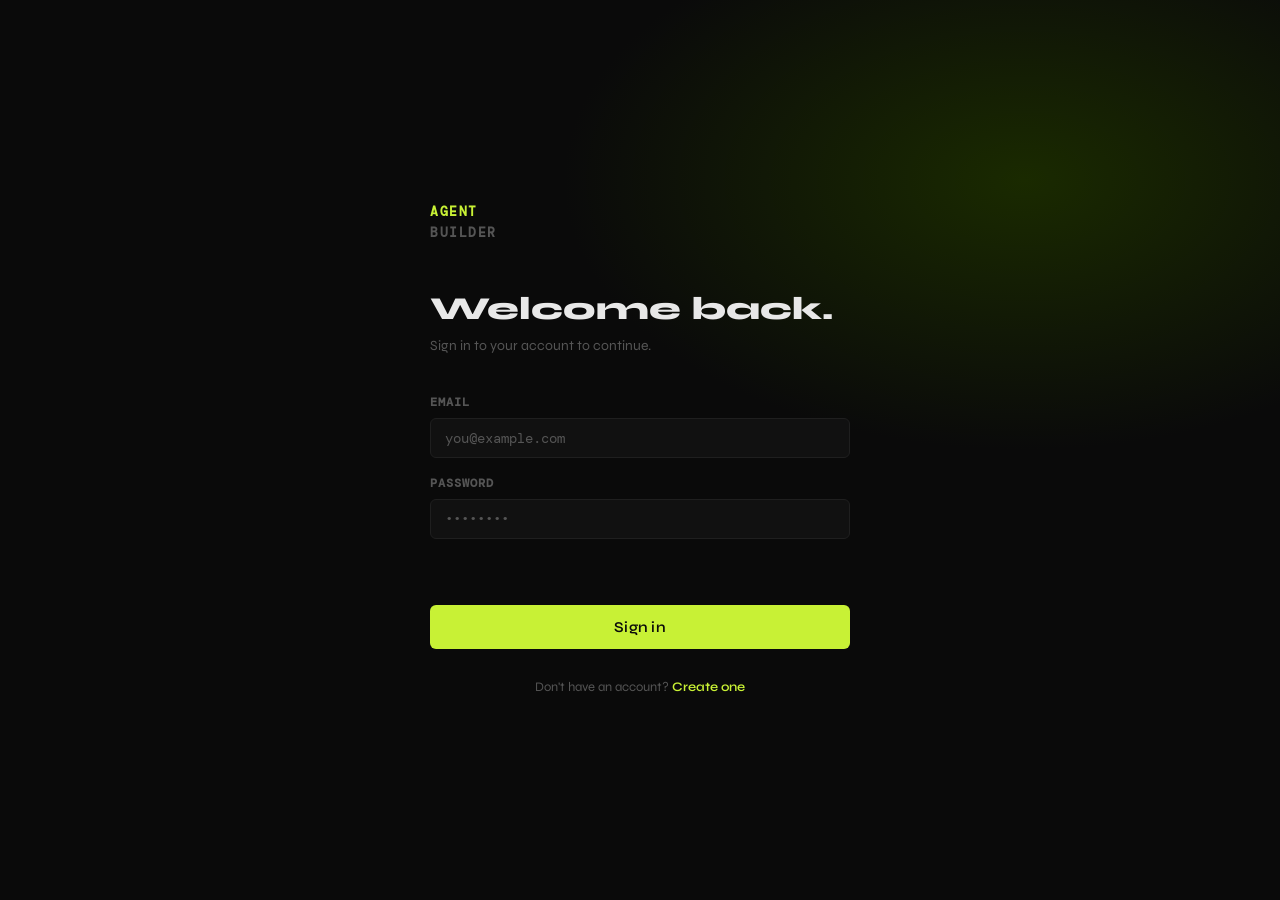
==== frontend/index.html @ 2372c308 "All done, sometimes signing in fails check check" ====
<!DOCTYPE html>
<html lang="en">
<head>
  <meta charset="UTF-8" />
  <meta name="viewport" content="width=device-width, initial-scale=1.0" />
  <title>Sign In — Agent Builder</title>
  <link rel="stylesheet" href="css/global.css" />
  <link rel="stylesheet" href="css/auth.css" />
</head>
<body>
  <div class="auth-page">
    <div class="auth-card">

      <div class="auth-logo">Agent<span>Builder</span></div>

      <!-- ── Login Form ── -->
      <div id="login-form">
        <h1 class="auth-title">Welcome back.</h1>
        <p class="auth-subtitle">Sign in to your account to continue.</p>

        <form class="auth-form" onsubmit="return false;">
          <div class="form-group">
            <label for="login-email">Email</label>
            <input id="login-email" type="email" placeholder="you@example.com" autocomplete="email" required />
          </div>
          <div class="form-group">
            <label for="login-password">Password</label>
            <input id="login-password" type="password" placeholder="••••••••" autocomplete="current-password" required />
          </div>
          <p class="error-msg" id="login-error"></p>
          <button type="submit" class="btn btn-primary">Sign in</button>
        </form>

        <div class="auth-switch">
          Don't have an account?
          <a id="show-register">Create one</a>
        </div>
      </div>

      <!-- ── Register Form ── -->
      <div id="register-form" style="display:none;">
        <h1 class="auth-title">Create account.</h1>
        <p class="auth-subtitle">Start building AI agents in minutes.</p>

        <form class="auth-form" onsubmit="return false;">
          <div class="form-group">
            <label for="register-name">Full Name</label>
            <input id="register-name" type="text" placeholder="Your name" required />
          </div>
          <div class="form-group">
            <label for="register-email">Email</label>
            <input id="register-email" type="email" placeholder="you@example.com" required />
          </div>
          <div class="form-group">
            <label for="register-password">Password</label>
            <input id="register-password" type="password" placeholder="Choose a password" required />
          </div>
          <p class="error-msg" id="register-error"></p>
          <button type="submit" class="btn btn-primary">Create account</button>
        </form>

        <div class="auth-switch">
          Already have an account?
          <a id="show-login">Sign in</a>
        </div>
      </div>

    </div>
  </div>

  <script type="module" src="js/auth.js"></script>
</body>
</html>
---- frontend/css/global.css ----
@import url('https://fonts.googleapis.com/css2?family=Syne:wght@400;600;700;800&family=DM+Mono:wght@300;400;500&display=swap');

*,
*::before,
*::after {
    box-sizing: border-box;
    margin: 0;
    padding: 0;
}

:root {
    --bg: #0a0a0a;
    --surface: #111111;
    --border: #1f1f1f;
    --border-hi: #2e2e2e;
    --text: #e8e8e8;
    --muted: #555555;
    --accent: #c8f135;
    --accent-dim: #8aaa1f;
    --danger: #ff4545;
    --radius: 6px;
    --font-ui: 'Syne', sans-serif;
    --font-mono: 'DM Mono', monospace;
    --transition: 140ms ease;
}

html,
body {
    background: var(--bg);
    color: var(--text);
    font-family: var(--font-ui);
    font-size: 15px;
    line-height: 1.6;
    min-height: 100vh;
    -webkit-font-smoothing: antialiased;
}

a {
    color: inherit;
    text-decoration: none;
}

button {
    font-family: var(--font-ui);
    cursor: pointer;
    border: none;
    outline: none;
}

input,
textarea,
select {
    font-family: var(--font-mono);
    font-size: 14px;
    background: var(--surface);
    color: var(--text);
    border: 1px solid var(--border);
    border-radius: var(--radius);
    padding: 10px 14px;
    width: 100%;
    outline: none;
    transition: border-color var(--transition);
}

input:focus,
textarea:focus,
select:focus {
    border-color: var(--accent);
}

input::placeholder,
textarea::placeholder {
    color: var(--muted);
}

.btn {
    display: inline-flex;
    align-items: center;
    gap: 8px;
    padding: 10px 20px;
    border-radius: var(--radius);
    font-family: var(--font-ui);
    font-size: 14px;
    font-weight: 600;
    letter-spacing: 0.02em;
    transition: all var(--transition);
    cursor: pointer;
}

.btn-primary {
    background: var(--accent);
    color: #0a0a0a;
    border: none;
}

.btn-primary:hover {
    background: #d4ff45;
    transform: translateY(-1px);
}

.btn-ghost {
    background: transparent;
    color: var(--text);
    border: 1px solid var(--border);
}

.btn-ghost:hover {
    border-color: var(--border-hi);
    background: var(--surface);
}

.btn-danger {
    background: transparent;
    color: var(--danger);
    border: 1px solid var(--danger);
}

.btn-danger:hover {
    background: var(--danger);
    color: white;
}

.btn:disabled {
    opacity: 0.4;
    cursor: not-allowed;
    transform: none;
}

.tag {
    display: inline-block;
    padding: 2px 10px;
    border-radius: 999px;
    font-size: 11px;
    font-weight: 600;
    letter-spacing: 0.06em;
    text-transform: uppercase;
    font-family: var(--font-mono);
}

.tag-platform {
    background: #1a2400;
    color: var(--accent);
    border: 1px solid var(--accent-dim);
}

.tag-user {
    background: #1a1a1a;
    color: var(--muted);
    border: 1px solid var(--border);
}

.error-msg {
    color: var(--danger);
    font-size: 13px;
    font-family: var(--font-mono);
    margin-top: 8px;
    min-height: 18px;
}

.success-msg {
    color: var(--accent);
    font-size: 13px;
    font-family: var(--font-mono);
    margin-top: 8px;
}
---- frontend/css/auth.css ----
.auth-page {
    min-height: 100vh;
    display: grid;
    place-items: center;
    padding: 24px;
    background:
        radial-gradient(ellipse 60% 50% at 80% 20%, #1a2a00 0%, transparent 60%),
        var(--bg);
}

.auth-card {
    width: 100%;
    max-width: 420px;
    display: flex;
    flex-direction: column;
}

.auth-card>div {
    display: flex;
    flex-direction: column;
}

.auth-logo {
    font-size: 13px;
    font-weight: 700;
    letter-spacing: 0.12em;
    text-transform: uppercase;
    color: var(--accent);
    font-family: var(--font-mono);
    margin-bottom: 48px;
}

.auth-logo span {
    color: var(--muted);
}

.auth-title {
    font-size: 32px;
    font-weight: 800;
    line-height: 1.1;
    margin-bottom: 8px;
}

.auth-subtitle {
    color: var(--muted);
    font-size: 14px;
    margin-bottom: 36px;
    max-width: 100%;
}

.auth-form {
    display: flex;
    flex-direction: column;
    gap: 16px;
}

.form-group {
    display: flex;
    flex-direction: column;
    gap: 6px;
}

.form-group label {
    font-size: 12px;
    font-weight: 600;
    letter-spacing: 0.08em;
    text-transform: uppercase;
    color: var(--muted);
    font-family: var(--font-mono);
}

.auth-form .btn-primary {
    width: 100%;
    justify-content: center;
    padding: 13px;
    font-size: 15px;
    margin-top: 8px;
}

.auth-switch {
    margin-top: 28px;
    text-align: center;
    font-size: 13px;
    color: var(--muted);
    width: 100%;
}

.auth-switch a {
    color: var(--accent);
    font-weight: 600;
    cursor: pointer;
}

.auth-switch a:hover {
    text-decoration: underline;
}

.auth-divider {
    height: 1px;
    background: var(--border);
    margin: 8px 0;
}
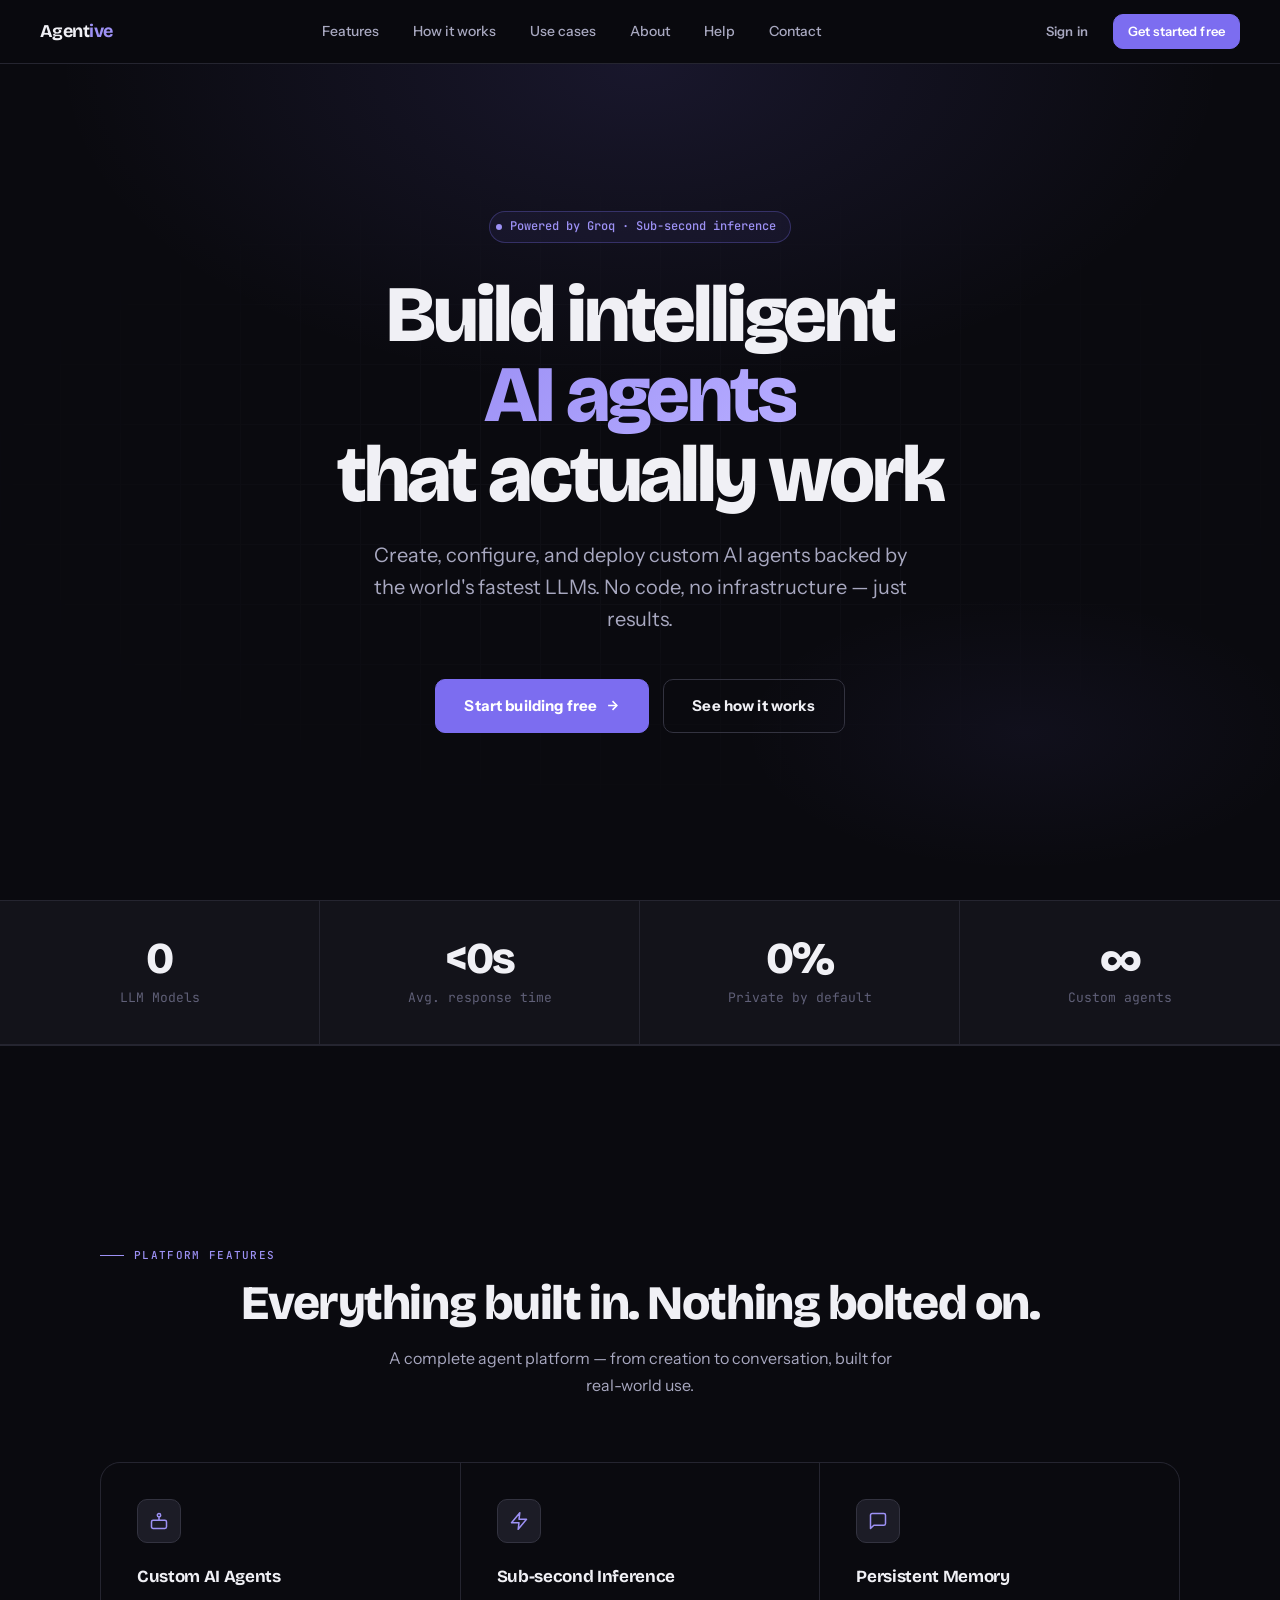
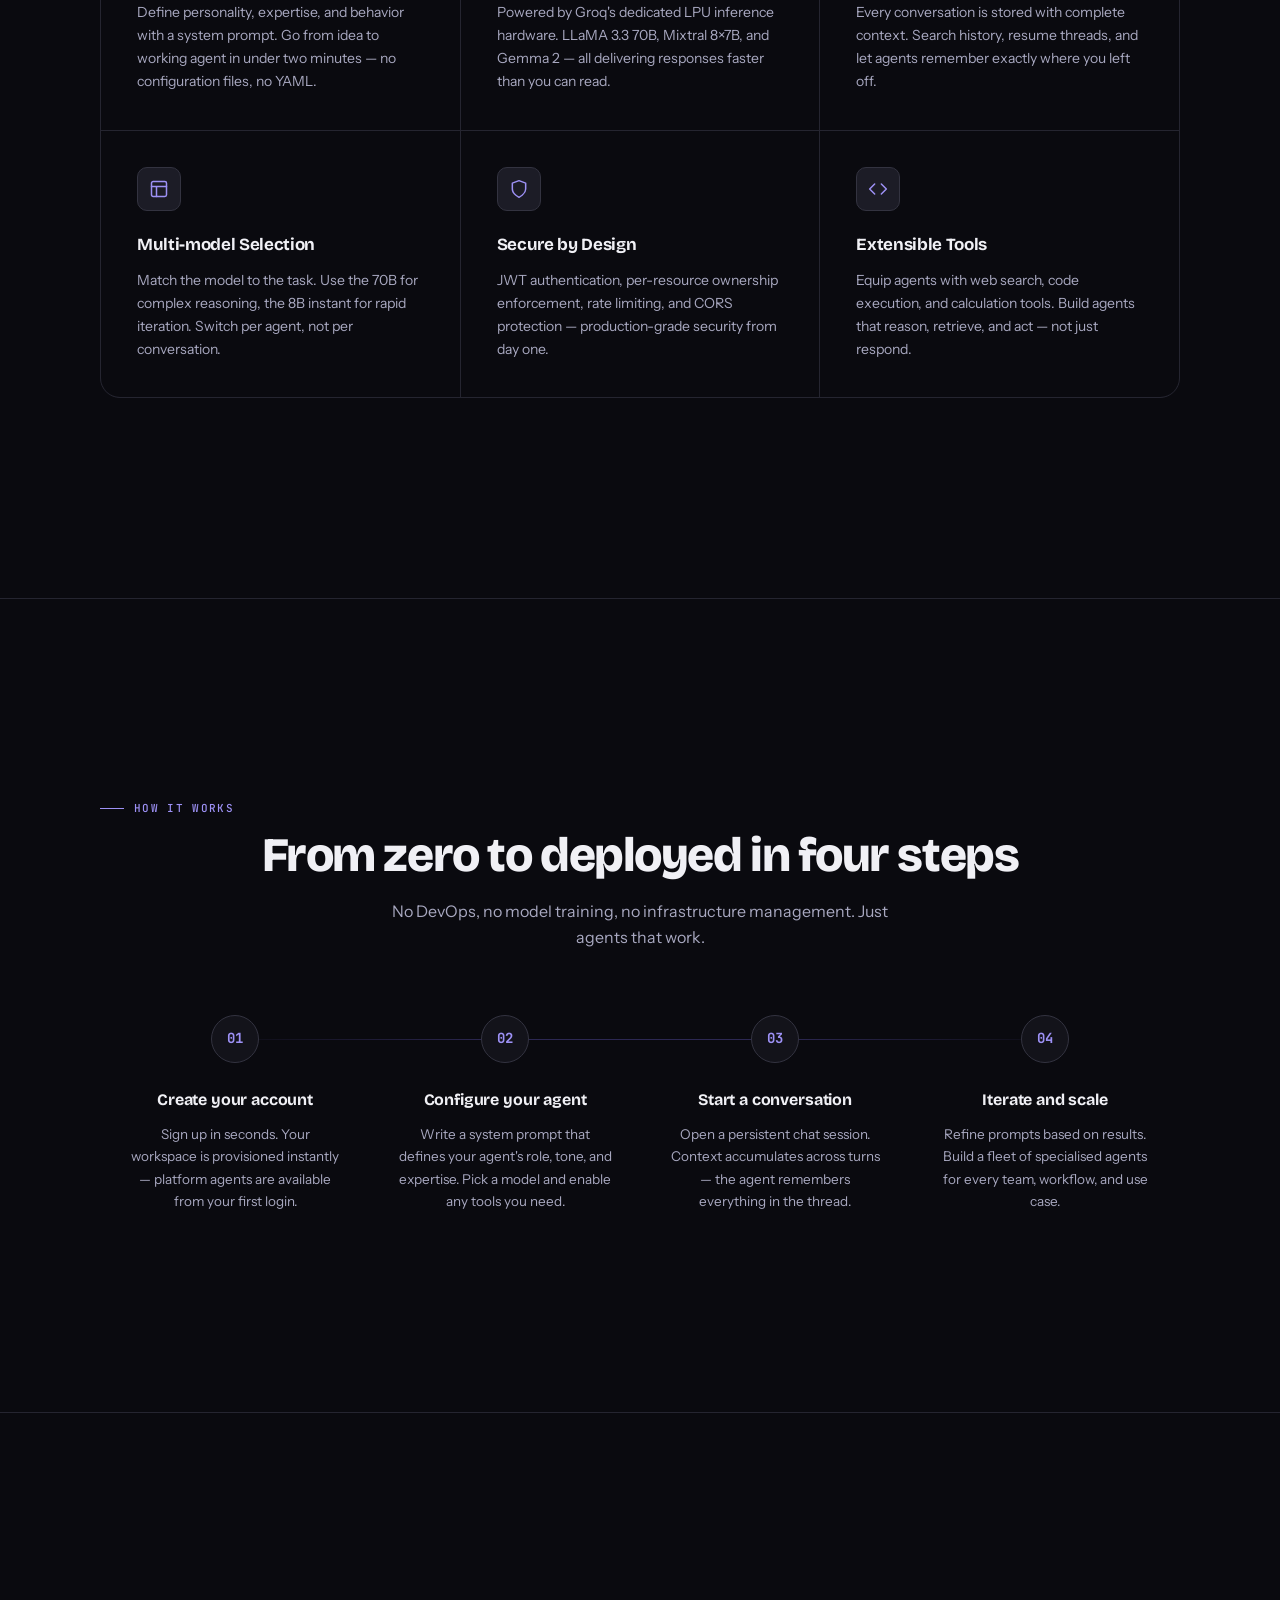
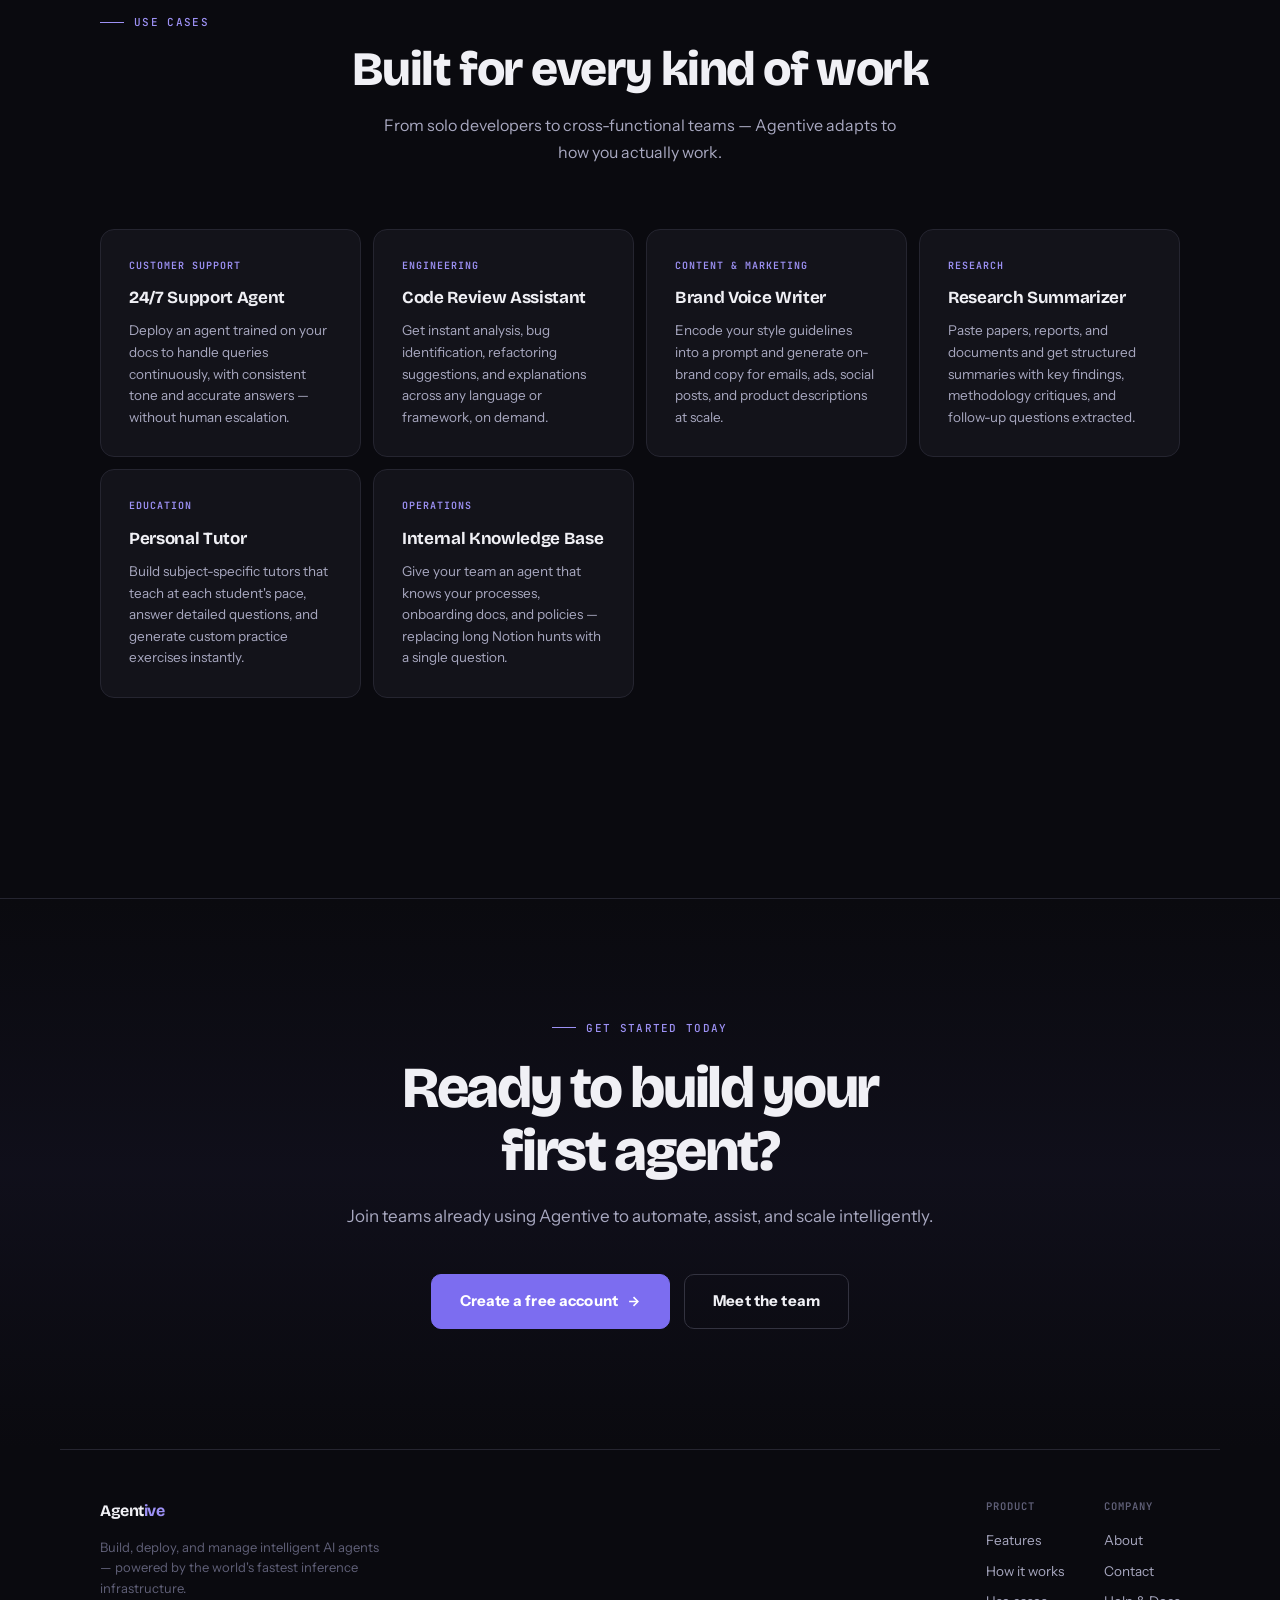
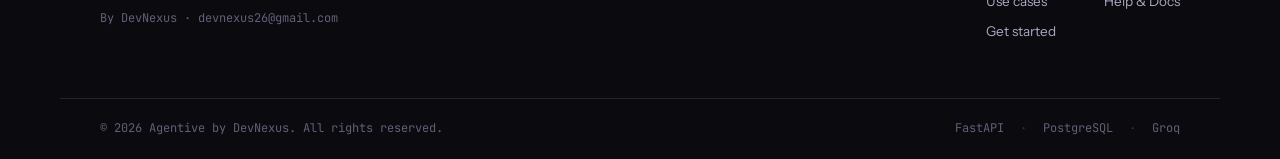
==== commit b65e7b38: "Frontend with multiple pages and layout" ====
--- a/frontend/index.html
+++ b/frontend/index.html
@@ -1,73 +1,311 @@
 <!DOCTYPE html>
 <html lang="en">
 <head>
-  <meta charset="UTF-8" />
-  <meta name="viewport" content="width=device-width, initial-scale=1.0" />
-  <title>Sign In — Agent Builder</title>
-  <link rel="stylesheet" href="css/global.css" />
-  <link rel="stylesheet" href="css/auth.css" />
+  <meta charset="UTF-8"/>
+  <meta name="viewport" content="width=device-width, initial-scale=1.0"/>
+  <title>Agentive — Build AI Agents Without Code</title>
+  <link rel="stylesheet" href="css/global.css"/>
+  <link rel="stylesheet" href="css/landing.css"/>
+  <link rel="stylesheet" href="css/animations.css"/>
+  <style>
+    #scroll-progress {
+      position: fixed; top: 0; left: 0; height: 2px; width: 0;
+      background: linear-gradient(90deg, var(--violet), var(--violet-2));
+      z-index: 9999; transition: width 0.1s linear; border-radius: 0 2px 2px 0;
+    }
+
+    /* ── Stat strip ───────────────────────────────────────────────── */
+    .stat-strip {
+      display: grid; grid-template-columns: repeat(4,1fr);
+      border-top: 1px solid var(--line); border-bottom: 1px solid var(--line);
+      background: var(--ink-2); overflow: hidden;
+    }
+    .stat-item {
+      padding: 36px 32px; border-right: 1px solid var(--line);
+      text-align: center; transition: background var(--t-slow) var(--ease);
+    }
+    .stat-item:last-child { border-right: none; }
+    .stat-item:hover { background: var(--ink-3); }
+    .stat-num {
+      font-family: var(--font-display); font-size: 44px; font-weight: 800;
+      letter-spacing: -0.04em; color: var(--text); line-height: 1; margin-bottom: 6px;
+    }
+    .stat-label { font-size: 13px; color: var(--text-3); font-family: var(--font-mono); }
+
+    @media (max-width: 768px) {
+      .stat-strip { grid-template-columns: 1fr 1fr; }
+      .stat-item:nth-child(2) { border-right: none; }
+    }
+    @media (max-width: 480px) {
+      .stat-strip { grid-template-columns: 1fr; }
+      .stat-item { border-right: none; border-bottom: 1px solid var(--line); }
+    }
+  </style>
 </head>
 <body>
-  <div class="auth-page">
-    <div class="auth-card">
-
-      <div class="auth-logo">Agent<span>Builder</span></div>
-
-      <!-- ── Login Form ── -->
-      <div id="login-form">
-        <h1 class="auth-title">Welcome back.</h1>
-        <p class="auth-subtitle">Sign in to your account to continue.</p>
-
-        <form class="auth-form" onsubmit="return false;">
-          <div class="form-group">
-            <label for="login-email">Email</label>
-            <input id="login-email" type="email" placeholder="you@example.com" autocomplete="email" required />
-          </div>
-          <div class="form-group">
-            <label for="login-password">Password</label>
-            <input id="login-password" type="password" placeholder="••••••••" autocomplete="current-password" required />
-          </div>
-          <p class="error-msg" id="login-error"></p>
-          <button type="submit" class="btn btn-primary">Sign in</button>
-        </form>
-
-        <div class="auth-switch">
-          Don't have an account?
-          <a id="show-register">Create one</a>
-        </div>
-      </div>
-
-      <!-- ── Register Form ── -->
-      <div id="register-form" style="display:none;">
-        <h1 class="auth-title">Create account.</h1>
-        <p class="auth-subtitle">Start building AI agents in minutes.</p>
-
-        <form class="auth-form" onsubmit="return false;">
-          <div class="form-group">
-            <label for="register-name">Full Name</label>
-            <input id="register-name" type="text" placeholder="Your name" required />
-          </div>
-          <div class="form-group">
-            <label for="register-email">Email</label>
-            <input id="register-email" type="email" placeholder="you@example.com" required />
-          </div>
-          <div class="form-group">
-            <label for="register-password">Password</label>
-            <input id="register-password" type="password" placeholder="Choose a password" required />
-          </div>
-          <p class="error-msg" id="register-error"></p>
-          <button type="submit" class="btn btn-primary">Create account</button>
-        </form>
-
-        <div class="auth-switch">
-          Already have an account?
-          <a id="show-login">Sign in</a>
-        </div>
-      </div>
-
-    </div>
-  </div>
-
-  <script type="module" src="js/auth.js"></script>
+<div id="scroll-progress"></div>
+
+<!-- ── NAVBAR ── -->
+<nav class="landing-nav">
+  <div class="navbar-logo">Agent<span>ive</span></div>
+  <div class="landing-nav-links">
+    <a href="#features">Features</a>
+    <a href="#how">How it works</a>
+    <a href="#uses">Use cases</a>
+    <a href="about.html">About</a>
+    <a href="help.html">Help</a>
+    <a href="contact.html">Contact</a>
+  </div>
+  <div class="landing-nav-actions">
+    <a href="login.html" class="btn btn-ghost btn-sm">Sign in</a>
+    <a href="login.html#register" class="btn btn-primary btn-sm">Get started free</a>
+  </div>
+</nav>
+
+<!-- ── HERO ── -->
+<section class="hero">
+  <div class="orb orb-1" data-parallax="0.15"></div>
+  <div class="orb orb-2" data-parallax="-0.1"></div>
+  <div class="orb orb-3" data-parallax="0.2"></div>
+  <div class="noise-overlay"></div>
+  <div class="hero-content">
+    <div class="hero-badge" data-fade>
+      <span class="hero-badge-dot"></span>
+      Powered by Groq · Sub-second inference
+    </div>
+    <h1 class="hero-title" data-fade data-delay="1">
+      Build intelligent<br><em class="grad-text">AI agents</em><br>that actually work
+    </h1>
+    <p class="hero-sub" data-fade data-delay="2">
+      Create, configure, and deploy custom AI agents backed by the world's fastest LLMs.
+      No code, no infrastructure — just results.
+    </p>
+    <div class="hero-actions" data-fade data-delay="3">
+      <a href="login.html#register" class="btn btn-primary btn-lg">
+        Start building free
+        <svg viewBox="0 0 24 24" fill="none" stroke="currentColor" stroke-width="2.5"
+          style="width:15px;height:15px">
+          <line x1="5" y1="12" x2="19" y2="12"/>
+          <polyline points="12 5 19 12 12 19"/>
+        </svg>
+      </a>
+      <a href="#how" class="btn btn-outline btn-lg">See how it works</a>
+    </div>
+  </div>
+</section>
+
+<!-- ── STATS ── -->
+<div class="stat-strip">
+  <div class="stat-item" data-fade>
+    <div class="stat-num"><span data-count="4">0</span></div>
+    <div class="stat-label">LLM Models</div>
+  </div>
+  <div class="stat-item" data-fade data-delay="1">
+    <div class="stat-num">&lt;<span data-count="1">0</span>s</div>
+    <div class="stat-label">Avg. response time</div>
+  </div>
+  <div class="stat-item" data-fade data-delay="2">
+    <div class="stat-num"><span data-count="100">0</span>%</div>
+    <div class="stat-label">Private by default</div>
+  </div>
+  <div class="stat-item" data-fade data-delay="3">
+    <div class="stat-num">&#8734;</div>
+    <div class="stat-label">Custom agents</div>
+  </div>
+</div>
+
+<!-- ── FEATURES ── -->
+<div id="features" class="landing-section-full">
+  <div class="landing-section">
+    <div class="section-header" data-fade>
+      <div class="section-eyebrow">Platform features</div>
+      <h2 class="section-title">Everything built in. Nothing bolted on.</h2>
+      <p class="section-sub">A complete agent platform — from creation to conversation, built for real-world use.</p>
+    </div>
+    <div class="features-grid stagger-children">
+      <div class="feature-card tilt-card">
+        <div class="feature-icon">
+          <svg viewBox="0 0 24 24"><rect x="3" y="11" width="18" height="10" rx="2"/>
+            <circle cx="12" cy="5" r="2"/><path d="M12 7v4"/></svg>
+        </div>
+        <div class="feature-title">Custom AI Agents</div>
+        <p class="feature-desc">Define personality, expertise, and behavior with a system prompt. Go from idea to working agent in under two minutes — no configuration files, no YAML.</p>
+      </div>
+      <div class="feature-card tilt-card">
+        <div class="feature-icon">
+          <svg viewBox="0 0 24 24"><polygon points="13 2 3 14 12 14 11 22 21 10 12 10 13 2"/></svg>
+        </div>
+        <div class="feature-title">Sub-second Inference</div>
+        <p class="feature-desc">Powered by Groq's dedicated LPU inference hardware. LLaMA 3.3 70B, Mixtral 8×7B, and Gemma 2 — all delivering responses faster than you can read.</p>
+      </div>
+      <div class="feature-card tilt-card">
+        <div class="feature-icon">
+          <svg viewBox="0 0 24 24"><path d="M21 15a2 2 0 0 1-2 2H7l-4 4V5a2 2 0 0 1 2-2h14a2 2 0 0 1 2 2z"/></svg>
+        </div>
+        <div class="feature-title">Persistent Memory</div>
+        <p class="feature-desc">Every conversation is stored with complete context. Search history, resume threads, and let agents remember exactly where you left off.</p>
+      </div>
+      <div class="feature-card tilt-card">
+        <div class="feature-icon">
+          <svg viewBox="0 0 24 24"><rect x="3" y="3" width="18" height="18" rx="2"/>
+            <path d="M3 9h18M9 21V9"/></svg>
+        </div>
+        <div class="feature-title">Multi-model Selection</div>
+        <p class="feature-desc">Match the model to the task. Use the 70B for complex reasoning, the 8B instant for rapid iteration. Switch per agent, not per conversation.</p>
+      </div>
+      <div class="feature-card tilt-card">
+        <div class="feature-icon">
+          <svg viewBox="0 0 24 24"><path d="M12 22s8-4 8-10V5l-8-3-8 3v7c0 6 8 10 8 10z"/></svg>
+        </div>
+        <div class="feature-title">Secure by Design</div>
+        <p class="feature-desc">JWT authentication, per-resource ownership enforcement, rate limiting, and CORS protection — production-grade security from day one.</p>
+      </div>
+      <div class="feature-card tilt-card">
+        <div class="feature-icon">
+          <svg viewBox="0 0 24 24"><polyline points="16 18 22 12 16 6"/>
+            <polyline points="8 6 2 12 8 18"/></svg>
+        </div>
+        <div class="feature-title">Extensible Tools</div>
+        <p class="feature-desc">Equip agents with web search, code execution, and calculation tools. Build agents that reason, retrieve, and act — not just respond.</p>
+      </div>
+    </div>
+  </div>
+</div>
+
+<!-- ── HOW IT WORKS ── -->
+<div id="how" class="landing-section-full">
+  <div class="landing-section">
+    <div class="section-header" data-fade>
+      <div class="section-eyebrow">How it works</div>
+      <h2 class="section-title">From zero to deployed in four steps</h2>
+      <p class="section-sub">No DevOps, no model training, no infrastructure management. Just agents that work.</p>
+    </div>
+    <div class="how-grid stagger-children">
+      <div class="how-step">
+        <div class="how-num">01</div>
+        <h3 class="how-title">Create your account</h3>
+        <p class="how-desc">Sign up in seconds. Your workspace is provisioned instantly — platform agents are available from your first login.</p>
+      </div>
+      <div class="how-step">
+        <div class="how-num">02</div>
+        <h3 class="how-title">Configure your agent</h3>
+        <p class="how-desc">Write a system prompt that defines your agent's role, tone, and expertise. Pick a model and enable any tools you need.</p>
+      </div>
+      <div class="how-step">
+        <div class="how-num">03</div>
+        <h3 class="how-title">Start a conversation</h3>
+        <p class="how-desc">Open a persistent chat session. Context accumulates across turns — the agent remembers everything in the thread.</p>
+      </div>
+      <div class="how-step">
+        <div class="how-num">04</div>
+        <h3 class="how-title">Iterate and scale</h3>
+        <p class="how-desc">Refine prompts based on results. Build a fleet of specialised agents for every team, workflow, and use case.</p>
+      </div>
+    </div>
+  </div>
+</div>
+
+<!-- ── USE CASES ── -->
+<div id="uses" class="landing-section-full">
+  <div class="landing-section">
+    <div class="section-header" data-fade>
+      <div class="section-eyebrow">Use cases</div>
+      <h2 class="section-title">Built for every kind of work</h2>
+      <p class="section-sub">From solo developers to cross-functional teams — Agentive adapts to how you actually work.</p>
+    </div>
+    <div class="uses-grid stagger-children">
+      <div class="use-card tilt-card">
+        <div class="use-card-label">Customer Support</div>
+        <div class="use-card-title">24/7 Support Agent</div>
+        <p class="use-card-desc">Deploy an agent trained on your docs to handle queries continuously, with consistent tone and accurate answers — without human escalation.</p>
+      </div>
+      <div class="use-card tilt-card">
+        <div class="use-card-label">Engineering</div>
+        <div class="use-card-title">Code Review Assistant</div>
+        <p class="use-card-desc">Get instant analysis, bug identification, refactoring suggestions, and explanations across any language or framework, on demand.</p>
+      </div>
+      <div class="use-card tilt-card">
+        <div class="use-card-label">Content &amp; Marketing</div>
+        <div class="use-card-title">Brand Voice Writer</div>
+        <p class="use-card-desc">Encode your style guidelines into a prompt and generate on-brand copy for emails, ads, social posts, and product descriptions at scale.</p>
+      </div>
+      <div class="use-card tilt-card">
+        <div class="use-card-label">Research</div>
+        <div class="use-card-title">Research Summarizer</div>
+        <p class="use-card-desc">Paste papers, reports, and documents and get structured summaries with key findings, methodology critiques, and follow-up questions extracted.</p>
+      </div>
+      <div class="use-card tilt-card">
+        <div class="use-card-label">Education</div>
+        <div class="use-card-title">Personal Tutor</div>
+        <p class="use-card-desc">Build subject-specific tutors that teach at each student's pace, answer detailed questions, and generate custom practice exercises instantly.</p>
+      </div>
+      <div class="use-card tilt-card">
+        <div class="use-card-label">Operations</div>
+        <div class="use-card-title">Internal Knowledge Base</div>
+        <p class="use-card-desc">Give your team an agent that knows your processes, onboarding docs, and policies — replacing long Notion hunts with a single question.</p>
+      </div>
+    </div>
+  </div>
+</div>
+
+<!-- ── CTA ── -->
+<div class="cta-section" data-fade>
+  <div class="section-eyebrow" style="justify-content:center;margin-bottom:20px">
+    <span>Get started today</span>
+  </div>
+  <h2 class="cta-title">Ready to build your<br><span class="grad-text">first agent?</span></h2>
+  <p class="cta-sub">Join teams already using Agentive to automate, assist, and scale intelligently.</p>
+  <div style="display:flex;gap:14px;justify-content:center;flex-wrap:wrap">
+    <a href="login.html#register" class="btn btn-primary btn-lg">
+      Create a free account
+      <svg viewBox="0 0 24 24" fill="none" stroke="currentColor" stroke-width="2.5"
+        style="width:15px;height:15px">
+        <line x1="5" y1="12" x2="19" y2="12"/>
+        <polyline points="12 5 19 12 12 19"/>
+      </svg>
+    </a>
+    <a href="about.html" class="btn btn-outline btn-lg">Meet the team</a>
+  </div>
+</div>
+
+<!-- ── FOOTER ── -->
+<footer>
+  <div class="footer">
+    <div class="footer-brand">
+      <span class="navbar-logo" style="display:block;margin-bottom:12px">Agent<span>ive</span></span>
+      <p>Build, deploy, and manage intelligent AI agents — powered by the world's fastest inference infrastructure.</p>
+      <p style="margin-top:10px;font-size:12px;color:var(--text-3);font-family:var(--font-mono)">
+        By DevNexus · devnexus26@gmail.com
+      </p>
+    </div>
+    <div class="footer-links">
+      <div class="footer-col">
+        <div class="footer-col-title">Product</div>
+        <a href="#features">Features</a>
+        <a href="#how">How it works</a>
+        <a href="#uses">Use cases</a>
+        <a href="login.html#register">Get started</a>
+      </div>
+      <div class="footer-col">
+        <div class="footer-col-title">Company</div>
+        <a href="about.html">About</a>
+        <a href="contact.html">Contact</a>
+        <a href="help.html">Help &amp; Docs</a>
+      </div>
+    </div>
+  </div>
+  <div class="footer-bottom">
+    <span>© 2026 Agentive by DevNexus. All rights reserved.</span>
+    <span style="display:flex;gap:16px">
+      <span>FastAPI</span>
+      <span style="color:var(--line-hi)">·</span>
+      <span>PostgreSQL</span>
+      <span style="color:var(--line-hi)">·</span>
+      <span>Groq</span>
+    </span>
+  </div>
+</footer>
+
+<script type="module" src="js/animations.js"></script>
 </body>
 </html>
--- a/frontend/css/global.css
+++ b/frontend/css/global.css
@@ -1,165 +1,238 @@
-@import url('https://fonts.googleapis.com/css2?family=Syne:wght@400;600;700;800&family=DM+Mono:wght@300;400;500&display=swap');
-
-*,
-*::before,
-*::after {
-    box-sizing: border-box;
-    margin: 0;
-    padding: 0;
-}
+@import url('https://fonts.googleapis.com/css2?family=Bricolage+Grotesque:opsz,wght@12..96,300;12..96,400;12..96,500;12..96,600;12..96,700;12..96,800&family=Instrument+Sans:ital,wght@0,400;0,500;0,600;0,700;1,400&family=JetBrains+Mono:wght@300;400;500&display=swap');
+
+*, *::before, *::after { box-sizing: border-box; margin: 0; padding: 0; }
 
 :root {
-    --bg: #0a0a0a;
-    --surface: #111111;
-    --border: #1f1f1f;
-    --border-hi: #2e2e2e;
-    --text: #e8e8e8;
-    --muted: #555555;
-    --accent: #c8f135;
-    --accent-dim: #8aaa1f;
-    --danger: #ff4545;
-    --radius: 6px;
-    --font-ui: 'Syne', sans-serif;
-    --font-mono: 'DM Mono', monospace;
-    --transition: 140ms ease;
-}
-
-html,
-body {
-    background: var(--bg);
-    color: var(--text);
-    font-family: var(--font-ui);
-    font-size: 15px;
-    line-height: 1.6;
-    min-height: 100vh;
-    -webkit-font-smoothing: antialiased;
-}
-
-a {
-    color: inherit;
-    text-decoration: none;
-}
-
-button {
-    font-family: var(--font-ui);
-    cursor: pointer;
-    border: none;
-    outline: none;
-}
-
-input,
-textarea,
-select {
-    font-family: var(--font-mono);
-    font-size: 14px;
-    background: var(--surface);
-    color: var(--text);
-    border: 1px solid var(--border);
-    border-radius: var(--radius);
-    padding: 10px 14px;
-    width: 100%;
-    outline: none;
-    transition: border-color var(--transition);
-}
-
-input:focus,
-textarea:focus,
-select:focus {
-    border-color: var(--accent);
-}
-
-input::placeholder,
-textarea::placeholder {
-    color: var(--muted);
-}
-
+  /* Core palette */
+  --ink:         #0a0a0f;
+  --ink-2:       #13131a;
+  --ink-3:       #1c1c26;
+  --line:        #252530;
+  --line-hi:     #333340;
+  --fog:         #5a5a72;
+  --mist:        #8888a0;
+  --text:        #f0f0f5;
+  --text-2:      #a8a8c0;
+  --text-3:      #606078;
+
+  /* Brand */
+  --violet:      #7c6df0;
+  --violet-2:    #9d91f5;
+  --violet-3:    #5046c8;
+  --violet-glow: rgba(124,109,240,0.12);
+  --violet-dim:  rgba(124,109,240,0.06);
+
+  /* Semantic */
+  --danger:      #f05c5c;
+  --danger-bg:   rgba(240,92,92,0.07);
+  --success:     #4ade80;
+  --warn:        #f0b429;
+
+  /* Shape */
+  --r-xs: 4px;
+  --r-sm: 6px;
+  --r:    10px;
+  --r-lg: 14px;
+  --r-xl: 20px;
+  --r-2xl:28px;
+
+  /* Type */
+  --font-display: 'Bricolage Grotesque', sans-serif;
+  --font-body:    'Instrument Sans', sans-serif;
+  --font-mono:    'JetBrains Mono', monospace;
+
+  /* Motion */
+  --ease:     cubic-bezier(0.16, 1, 0.3, 1);
+  --ease-out: cubic-bezier(0, 0, 0.2, 1);
+  --t:        160ms;
+  --t-slow:   320ms;
+
+  /* Shadows */
+  --shadow-sm: 0 1px 4px rgba(0,0,0,0.5);
+  --shadow:    0 4px 20px rgba(0,0,0,0.55);
+  --shadow-lg: 0 12px 48px rgba(0,0,0,0.7);
+  --glow:      0 0 0 1px var(--violet), 0 0 24px var(--violet-glow);
+}
+
+html, body {
+  background: var(--ink);
+  color: var(--text);
+  font-family: var(--font-body);
+  font-size: 15px;
+  line-height: 1.65;
+  min-height: 100vh;
+  -webkit-font-smoothing: antialiased;
+  -moz-osx-font-smoothing: grayscale;
+}
+
+a { color: inherit; text-decoration: none; }
+button { font-family: var(--font-body); cursor: pointer; border: none; outline: none; background: none; }
+img { display: block; max-width: 100%; }
+
+input, textarea, select {
+  font-family: var(--font-mono);
+  font-size: 13px;
+  background: var(--ink-3);
+  color: var(--text);
+  border: 1px solid var(--line);
+  border-radius: var(--r);
+  padding: 11px 14px;
+  width: 100%;
+  outline: none;
+  transition: border-color var(--t) var(--ease), box-shadow var(--t) var(--ease);
+}
+input:focus, textarea:focus, select:focus {
+  border-color: var(--violet);
+  box-shadow: 0 0 0 3px var(--violet-glow);
+}
+input::placeholder, textarea::placeholder { color: var(--text-3); }
+select option { background: var(--ink-2); }
+
+::-webkit-scrollbar { width: 3px; height: 3px; }
+::-webkit-scrollbar-track { background: transparent; }
+::-webkit-scrollbar-thumb { background: var(--line-hi); border-radius: 99px; }
+
+/* ─── Buttons ─────────────────────────────────────────────────────── */
 .btn {
-    display: inline-flex;
-    align-items: center;
-    gap: 8px;
-    padding: 10px 20px;
-    border-radius: var(--radius);
-    font-family: var(--font-ui);
-    font-size: 14px;
-    font-weight: 600;
-    letter-spacing: 0.02em;
-    transition: all var(--transition);
-    cursor: pointer;
-}
+  display: inline-flex; align-items: center; justify-content: center; gap: 8px;
+  padding: 10px 20px; border-radius: var(--r); border: 1px solid transparent;
+  font-family: var(--font-body); font-size: 14px; font-weight: 600;
+  letter-spacing: 0.01em; cursor: pointer; white-space: nowrap;
+  transition: all var(--t) var(--ease); position: relative; overflow: hidden;
+}
+.btn:disabled { opacity: 0.35; cursor: not-allowed; pointer-events: none; }
 
 .btn-primary {
-    background: var(--accent);
-    color: #0a0a0a;
-    border: none;
-}
-
+  background: var(--violet); color: #fff; border-color: var(--violet);
+}
 .btn-primary:hover {
-    background: #d4ff45;
-    transform: translateY(-1px);
-}
+  background: var(--violet-2); border-color: var(--violet-2);
+  transform: translateY(-1px); box-shadow: 0 6px 24px rgba(124,109,240,0.35);
+}
+
+.btn-outline {
+  background: transparent; color: var(--text); border-color: var(--line-hi);
+}
+.btn-outline:hover { border-color: var(--violet); color: var(--violet-2); background: var(--violet-dim); }
 
 .btn-ghost {
-    background: transparent;
-    color: var(--text);
-    border: 1px solid var(--border);
-}
-
-.btn-ghost:hover {
-    border-color: var(--border-hi);
-    background: var(--surface);
-}
+  background: transparent; color: var(--text-2); border-color: transparent;
+}
+.btn-ghost:hover { color: var(--text); background: var(--ink-3); }
 
 .btn-danger {
-    background: transparent;
-    color: var(--danger);
-    border: 1px solid var(--danger);
-}
-
-.btn-danger:hover {
-    background: var(--danger);
-    color: white;
-}
-
-.btn:disabled {
-    opacity: 0.4;
-    cursor: not-allowed;
-    transform: none;
-}
-
+  background: transparent; color: var(--danger); border-color: transparent;
+}
+.btn-danger:hover { background: var(--danger-bg); }
+
+.btn-sm { padding: 6px 14px; font-size: 13px; }
+.btn-lg { padding: 14px 28px; font-size: 15px; font-weight: 700; }
+.btn-icon { padding: 8px; border-radius: var(--r-sm); }
+
+/* ─── Navbar ──────────────────────────────────────────────────────── */
+.navbar {
+  display: flex; align-items: center; justify-content: space-between;
+  padding: 0 28px; border-bottom: 1px solid var(--line);
+  background: rgba(10,10,15,0.88); backdrop-filter: blur(20px);
+  position: sticky; top: 0; z-index: 200; height: 60px;
+}
+.navbar-logo {
+  font-family: var(--font-display); font-size: 18px; font-weight: 700;
+  color: var(--text); letter-spacing: -0.03em; user-select: none;
+}
+.navbar-logo span {
+  color: var(--violet-2);
+}
+.navbar-right { display: flex; align-items: center; gap: 10px; }
+.navbar-user {
+  font-family: var(--font-mono); font-size: 12px; color: var(--text-3);
+  padding: 4px 12px; border-radius: 99px; border: 1px solid var(--line);
+  background: var(--ink-2);
+}
+
+/* ─── Tags ────────────────────────────────────────────────────────── */
 .tag {
-    display: inline-block;
-    padding: 2px 10px;
-    border-radius: 999px;
-    font-size: 11px;
-    font-weight: 600;
-    letter-spacing: 0.06em;
-    text-transform: uppercase;
-    font-family: var(--font-mono);
-}
-
+  display: inline-flex; align-items: center;
+  padding: 2px 10px; border-radius: 99px;
+  font-size: 10px; font-weight: 700; letter-spacing: 0.07em;
+  text-transform: uppercase; font-family: var(--font-mono);
+}
 .tag-platform {
-    background: #1a2400;
-    color: var(--accent);
-    border: 1px solid var(--accent-dim);
-}
-
+  background: rgba(124,109,240,0.1); color: var(--violet-2);
+  border: 1px solid rgba(124,109,240,0.25);
+}
 .tag-user {
-    background: #1a1a1a;
-    color: var(--muted);
-    border: 1px solid var(--border);
-}
-
+  background: var(--ink-3); color: var(--text-3); border: 1px solid var(--line);
+}
+
+/* ─── Form group ──────────────────────────────────────────────────── */
+.form-group { display: flex; flex-direction: column; gap: 8px; }
+.form-group label {
+  font-size: 11.5px; font-weight: 600; letter-spacing: 0.08em;
+  text-transform: uppercase; color: var(--text-2); font-family: var(--font-mono);
+}
+.form-group small {
+  font-size: 12px; color: var(--text-3); font-family: var(--font-mono); line-height: 1.55;
+}
 .error-msg {
-    color: var(--danger);
-    font-size: 13px;
-    font-family: var(--font-mono);
-    margin-top: 8px;
-    min-height: 18px;
-}
-
-.success-msg {
-    color: var(--accent);
-    font-size: 13px;
-    font-family: var(--font-mono);
-    margin-top: 8px;
+  color: var(--danger); font-size: 12.5px; font-family: var(--font-mono); min-height: 18px;
+}
+
+/* ─── Toast ───────────────────────────────────────────────────────── */
+#toast-container {
+  position: fixed; bottom: 28px; right: 28px; z-index: 9999;
+  display: flex; flex-direction: column; gap: 8px; pointer-events: none;
+}
+.toast {
+  display: flex; align-items: center; gap: 10px;
+  padding: 12px 18px; border-radius: var(--r); max-width: 320px;
+  font-size: 13.5px; line-height: 1.4; font-family: var(--font-body);
+  background: var(--ink-3); border: 1px solid var(--line-hi);
+  box-shadow: var(--shadow-lg); pointer-events: all;
+  animation: tIn var(--t) var(--ease) forwards;
+}
+.toast.toast-error   { background: #150d0d; border-color: rgba(240,92,92,0.3); color: #f08080; }
+.toast.toast-success { background: #0d150f; border-color: rgba(74,222,128,0.3); color: var(--success); }
+.toast.toast-info    { color: var(--text-2); }
+.toast.out { animation: tOut 180ms var(--ease-out) forwards; }
+@keyframes tIn  { from { opacity:0; transform: translateY(10px) scale(.96); } to { opacity:1; transform:none; } }
+@keyframes tOut { to   { opacity:0; transform: translateY(10px) scale(.96); } }
+
+/* ─── Confirm ─────────────────────────────────────────────────────── */
+.confirm-overlay {
+  position: fixed; inset: 0; z-index: 9998; background: rgba(0,0,0,0.75);
+  backdrop-filter: blur(8px); display: grid; place-items: center;
+  animation: fadeIn 150ms var(--ease);
+}
+.confirm-box {
+  background: var(--ink-2); border: 1px solid var(--line-hi);
+  border-radius: var(--r-xl); padding: 32px; max-width: 380px; width: 90%;
+  box-shadow: var(--shadow-lg); animation: slideUp 200ms var(--ease);
+}
+.confirm-box h3 {
+  font-family: var(--font-display); font-size: 20px; font-weight: 700;
+  margin-bottom: 10px; letter-spacing: -0.02em;
+}
+.confirm-box p  { font-size: 14px; color: var(--text-2); margin-bottom: 28px; line-height: 1.55; }
+.confirm-actions{ display: flex; gap: 10px; justify-content: flex-end; }
+@keyframes fadeIn  { from { opacity: 0; } to { opacity: 1; } }
+@keyframes slideUp { from { transform: translateY(16px); opacity: 0; } to { transform: none; opacity: 1; } }
+
+/* ─── Skeleton ────────────────────────────────────────────────────── */
+.skeleton {
+  background: linear-gradient(90deg, var(--ink-2) 25%, var(--ink-3) 50%, var(--ink-2) 75%);
+  background-size: 200% 100%;
+  animation: shimmer 1.5s infinite;
+  border-radius: var(--r-lg);
+}
+@keyframes shimmer { 0% { background-position: 200% 0; } 100% { background-position: -200% 0; } }
+
+/* ─── Section header ──────────────────────────────────────────────── */
+.section-eyebrow {
+  font-family: var(--font-mono); font-size: 11px; font-weight: 500;
+  letter-spacing: 0.12em; text-transform: uppercase; color: var(--violet-2);
+  margin-bottom: 12px; display: flex; align-items: center; gap: 10px;
+}
+.section-eyebrow::before {
+  content: ''; width: 24px; height: 1px; background: var(--violet-2); display: block;
 }
--- a/frontend/css/landing.css
+++ b/frontend/css/landing.css
@@ -0,0 +1,293 @@
+/* ─── Hero ────────────────────────────────────────────────────────── */
+.landing-nav {
+  display: flex; align-items: center; justify-content: space-between;
+  padding: 0 40px; height: 64px;
+  border-bottom: 1px solid var(--line);
+  background: rgba(10,10,15,0.85); backdrop-filter: blur(20px);
+  position: sticky; top: 0; z-index: 200;
+}
+.landing-nav-links {
+  display: flex; align-items: center; gap: 6px;
+}
+.landing-nav-links a {
+  font-size: 14px; color: var(--text-2); padding: 6px 14px;
+  border-radius: var(--r); transition: all var(--t) var(--ease); font-weight: 500;
+}
+.landing-nav-links a:hover { color: var(--text); background: var(--ink-3); }
+.landing-nav-actions { display: flex; align-items: center; gap: 10px; }
+
+.hero {
+  min-height: calc(100vh - 64px);
+  display: flex; flex-direction: column;
+  align-items: center; justify-content: center;
+  text-align: center; padding: 80px 28px 100px;
+  position: relative; overflow: hidden;
+}
+
+/* Radial gradient background */
+.hero::before {
+  content: '';
+  position: absolute; inset: 0;
+  background:
+    radial-gradient(ellipse 70% 60% at 50% 0%, rgba(124,109,240,0.13) 0%, transparent 65%),
+    radial-gradient(ellipse 40% 30% at 80% 80%, rgba(124,109,240,0.06) 0%, transparent 55%);
+  pointer-events: none;
+}
+
+/* Subtle grid */
+.hero::after {
+  content: '';
+  position: absolute; inset: 0;
+  background-image:
+    linear-gradient(var(--line) 1px, transparent 1px),
+    linear-gradient(90deg, var(--line) 1px, transparent 1px);
+  background-size: 60px 60px;
+  opacity: 0.2;
+  mask-image: radial-gradient(ellipse 80% 60% at 50% 50%, black 20%, transparent 70%);
+  pointer-events: none;
+}
+
+.hero-content { position: relative; z-index: 1; max-width: 780px; }
+
+.hero-badge {
+  display: inline-flex; align-items: center; gap: 8px;
+  padding: 5px 14px 5px 6px;
+  border-radius: 99px; border: 1px solid rgba(124,109,240,0.3);
+  background: rgba(124,109,240,0.07);
+  font-size: 12px; font-family: var(--font-mono); color: var(--violet-2);
+  margin-bottom: 32px; font-weight: 500;
+  animation: fadeUp 0.6s var(--ease) both;
+}
+.hero-badge-dot {
+  width: 6px; height: 6px; border-radius: 50%;
+  background: var(--violet-2); animation: pulseDot 2s infinite;
+}
+@keyframes pulseDot {
+  0%, 100% { opacity: 1; box-shadow: 0 0 0 0 rgba(124,109,240,0.5); }
+  50% { opacity: 0.7; box-shadow: 0 0 0 5px transparent; }
+}
+
+.hero-title {
+  font-family: var(--font-display);
+  font-size: clamp(42px, 7vw, 80px);
+  font-weight: 800; line-height: 1.0; letter-spacing: -0.04em;
+  margin-bottom: 24px; color: var(--text);
+  animation: fadeUp 0.6s 0.1s var(--ease) both;
+}
+.hero-title em {
+  font-style: normal;
+  background: linear-gradient(135deg, var(--violet-2) 0%, #b4aaff 50%, var(--violet-2) 100%);
+  -webkit-background-clip: text; -webkit-text-fill-color: transparent;
+  background-clip: text;
+  background-size: 200% auto;
+  animation: shimmerText 4s linear infinite;
+}
+@keyframes shimmerText {
+  0% { background-position: 0% center; }
+  100% { background-position: 200% center; }
+}
+
+.hero-sub {
+  font-size: clamp(16px, 2vw, 20px); color: var(--text-2); max-width: 540px;
+  margin: 0 auto 44px; line-height: 1.6;
+  animation: fadeUp 0.6s 0.2s var(--ease) both;
+}
+
+.hero-actions {
+  display: flex; align-items: center; gap: 14px; justify-content: center;
+  flex-wrap: wrap;
+  animation: fadeUp 0.6s 0.3s var(--ease) both;
+}
+
+.hero-social {
+  display: flex; align-items: center; gap: 20px; margin-top: 56px;
+  justify-content: center; color: var(--text-3); font-size: 13px;
+  font-family: var(--font-mono);
+  animation: fadeUp 0.6s 0.4s var(--ease) both;
+}
+.hero-social-num {
+  font-weight: 700; color: var(--text-2); margin-right: 4px;
+}
+.hero-divider { width: 1px; height: 16px; background: var(--line-hi); }
+
+@keyframes fadeUp {
+  from { opacity: 0; transform: translateY(20px); }
+  to   { opacity: 1; transform: none; }
+}
+
+/* ─── Sections shared ─────────────────────────────────────────────── */
+.landing-section {
+  padding: 100px 40px;
+  max-width: 1160px; margin: 0 auto;
+}
+.landing-section-full {
+  padding: 100px 40px;
+  border-top: 1px solid var(--line);
+}
+.section-header { text-align: center; margin-bottom: 64px; }
+.section-title {
+  font-family: var(--font-display);
+  font-size: clamp(30px, 4vw, 48px);
+  font-weight: 800; letter-spacing: -0.03em; line-height: 1.1;
+  margin-bottom: 16px;
+}
+.section-sub {
+  font-size: 16px; color: var(--text-2); max-width: 520px;
+  margin: 0 auto; line-height: 1.65;
+}
+
+/* ─── Features ────────────────────────────────────────────────────── */
+.features-grid {
+  display: grid;
+  grid-template-columns: repeat(auto-fit, minmax(280px, 1fr));
+  gap: 1px;
+  background: var(--line);
+  border: 1px solid var(--line);
+  border-radius: var(--r-xl);
+  overflow: hidden;
+}
+.feature-card {
+  background: var(--ink); padding: 36px;
+  transition: background var(--t) var(--ease);
+  position: relative; overflow: hidden;
+}
+.feature-card::before {
+  content: '';
+  position: absolute; top: 0; left: 0; right: 0; height: 1px;
+  background: transparent;
+  transition: background var(--t-slow) var(--ease);
+}
+.feature-card:hover { background: var(--ink-2); }
+.feature-card:hover::before { background: linear-gradient(90deg, transparent, var(--violet), transparent); }
+.feature-icon {
+  width: 44px; height: 44px; border-radius: var(--r);
+  border: 1px solid var(--line-hi); background: var(--ink-3);
+  display: grid; place-items: center; margin-bottom: 20px;
+}
+.feature-icon svg { width: 20px; height: 20px; stroke: var(--violet-2); fill: none; stroke-width: 1.8; stroke-linecap: round; stroke-linejoin: round; }
+.feature-title {
+  font-family: var(--font-display); font-size: 17px; font-weight: 700;
+  letter-spacing: -0.02em; margin-bottom: 10px;
+}
+.feature-desc { font-size: 14px; color: var(--text-2); line-height: 1.65; }
+
+/* ─── How it works ────────────────────────────────────────────────── */
+.how-grid {
+  display: grid; grid-template-columns: repeat(auto-fit, minmax(220px, 1fr));
+  gap: 0; position: relative;
+}
+.how-grid::before {
+  content: '';
+  position: absolute; top: 24px; left: 10%; right: 10%; height: 1px;
+  background: linear-gradient(90deg, transparent, var(--violet), var(--violet), transparent);
+  opacity: 0.3;
+  pointer-events: none;
+}
+.how-step {
+  display: flex; flex-direction: column; align-items: center;
+  text-align: center; padding: 0 28px; position: relative;
+}
+.how-num {
+  width: 48px; height: 48px; border-radius: 50%;
+  border: 1px solid var(--line-hi); background: var(--ink-2);
+  display: grid; place-items: center;
+  font-family: var(--font-mono); font-size: 14px; font-weight: 700;
+  color: var(--violet-2); margin-bottom: 24px; flex-shrink: 0;
+  position: relative; z-index: 1;
+  transition: all var(--t-slow) var(--ease);
+}
+.how-step:hover .how-num {
+  background: var(--violet); color: #fff; border-color: var(--violet);
+  box-shadow: 0 0 24px rgba(124,109,240,0.4);
+}
+.how-title {
+  font-family: var(--font-display); font-size: 16px; font-weight: 700;
+  margin-bottom: 10px; letter-spacing: -0.01em;
+}
+.how-desc { font-size: 13.5px; color: var(--text-2); line-height: 1.65; }
+
+/* ─── Use cases ───────────────────────────────────────────────────── */
+.uses-grid {
+  display: grid; grid-template-columns: repeat(auto-fit, minmax(240px, 1fr));
+  gap: 12px;
+}
+.use-card {
+  background: var(--ink-2); border: 1px solid var(--line);
+  border-radius: var(--r-lg); padding: 28px;
+  transition: all var(--t-slow) var(--ease);
+  cursor: default;
+}
+.use-card:hover {
+  border-color: rgba(124,109,240,0.4);
+  background: var(--ink-3);
+  transform: translateY(-3px);
+  box-shadow: 0 12px 40px rgba(0,0,0,0.4);
+}
+.use-card-label {
+  font-family: var(--font-mono); font-size: 10px; font-weight: 600;
+  letter-spacing: 0.1em; text-transform: uppercase;
+  color: var(--violet-2); margin-bottom: 10px;
+}
+.use-card-title {
+  font-family: var(--font-display); font-size: 17px; font-weight: 700;
+  letter-spacing: -0.02em; margin-bottom: 8px;
+}
+.use-card-desc { font-size: 13.5px; color: var(--text-2); line-height: 1.6; }
+
+/* ─── CTA ─────────────────────────────────────────────────────────── */
+.cta-section {
+  text-align: center; padding: 120px 40px;
+  background: linear-gradient(180deg, var(--ink) 0%, rgba(124,109,240,0.05) 50%, var(--ink) 100%);
+  border-top: 1px solid var(--line);
+}
+.cta-title {
+  font-family: var(--font-display);
+  font-size: clamp(32px, 5vw, 58px);
+  font-weight: 800; letter-spacing: -0.04em; line-height: 1.08;
+  margin-bottom: 20px;
+}
+.cta-sub { font-size: 17px; color: var(--text-2); margin-bottom: 44px; }
+
+/* ─── Footer ──────────────────────────────────────────────────────── */
+.footer {
+  border-top: 1px solid var(--line);
+  padding: 48px 40px;
+  display: grid;
+  grid-template-columns: 1fr auto;
+  gap: 32px;
+  align-items: start;
+  max-width: 1160px; margin: 0 auto;
+}
+.footer-brand .navbar-logo { font-size: 16px; margin-bottom: 10px; display: block; }
+.footer-brand p { font-size: 13px; color: var(--text-3); max-width: 280px; line-height: 1.6; }
+.footer-links {
+  display: flex; gap: 40px;
+}
+.footer-col-title {
+  font-family: var(--font-mono); font-size: 10.5px; font-weight: 600;
+  letter-spacing: 0.1em; text-transform: uppercase;
+  color: var(--text-3); margin-bottom: 14px;
+}
+.footer-col a {
+  display: block; font-size: 13.5px; color: var(--text-2);
+  margin-bottom: 8px; transition: color var(--t) var(--ease);
+}
+.footer-col a:hover { color: var(--text); }
+.footer-bottom {
+  border-top: 1px solid var(--line);
+  padding: 20px 40px;
+  display: flex; align-items: center; justify-content: space-between;
+  font-size: 12px; color: var(--text-3); font-family: var(--font-mono);
+  max-width: 1160px; margin: 0 auto;
+}
+
+/* ─── Responsive ──────────────────────────────────────────────────── */
+@media (max-width: 768px) {
+  .landing-nav { padding: 0 20px; }
+  .landing-nav-links { display: none; }
+  .landing-section, .landing-section-full { padding: 64px 20px; }
+  .footer { grid-template-columns: 1fr; }
+  .footer-links { flex-wrap: wrap; gap: 24px; }
+  .footer-bottom { flex-direction: column; gap: 8px; text-align: center; }
+  .how-grid::before { display: none; }
+}
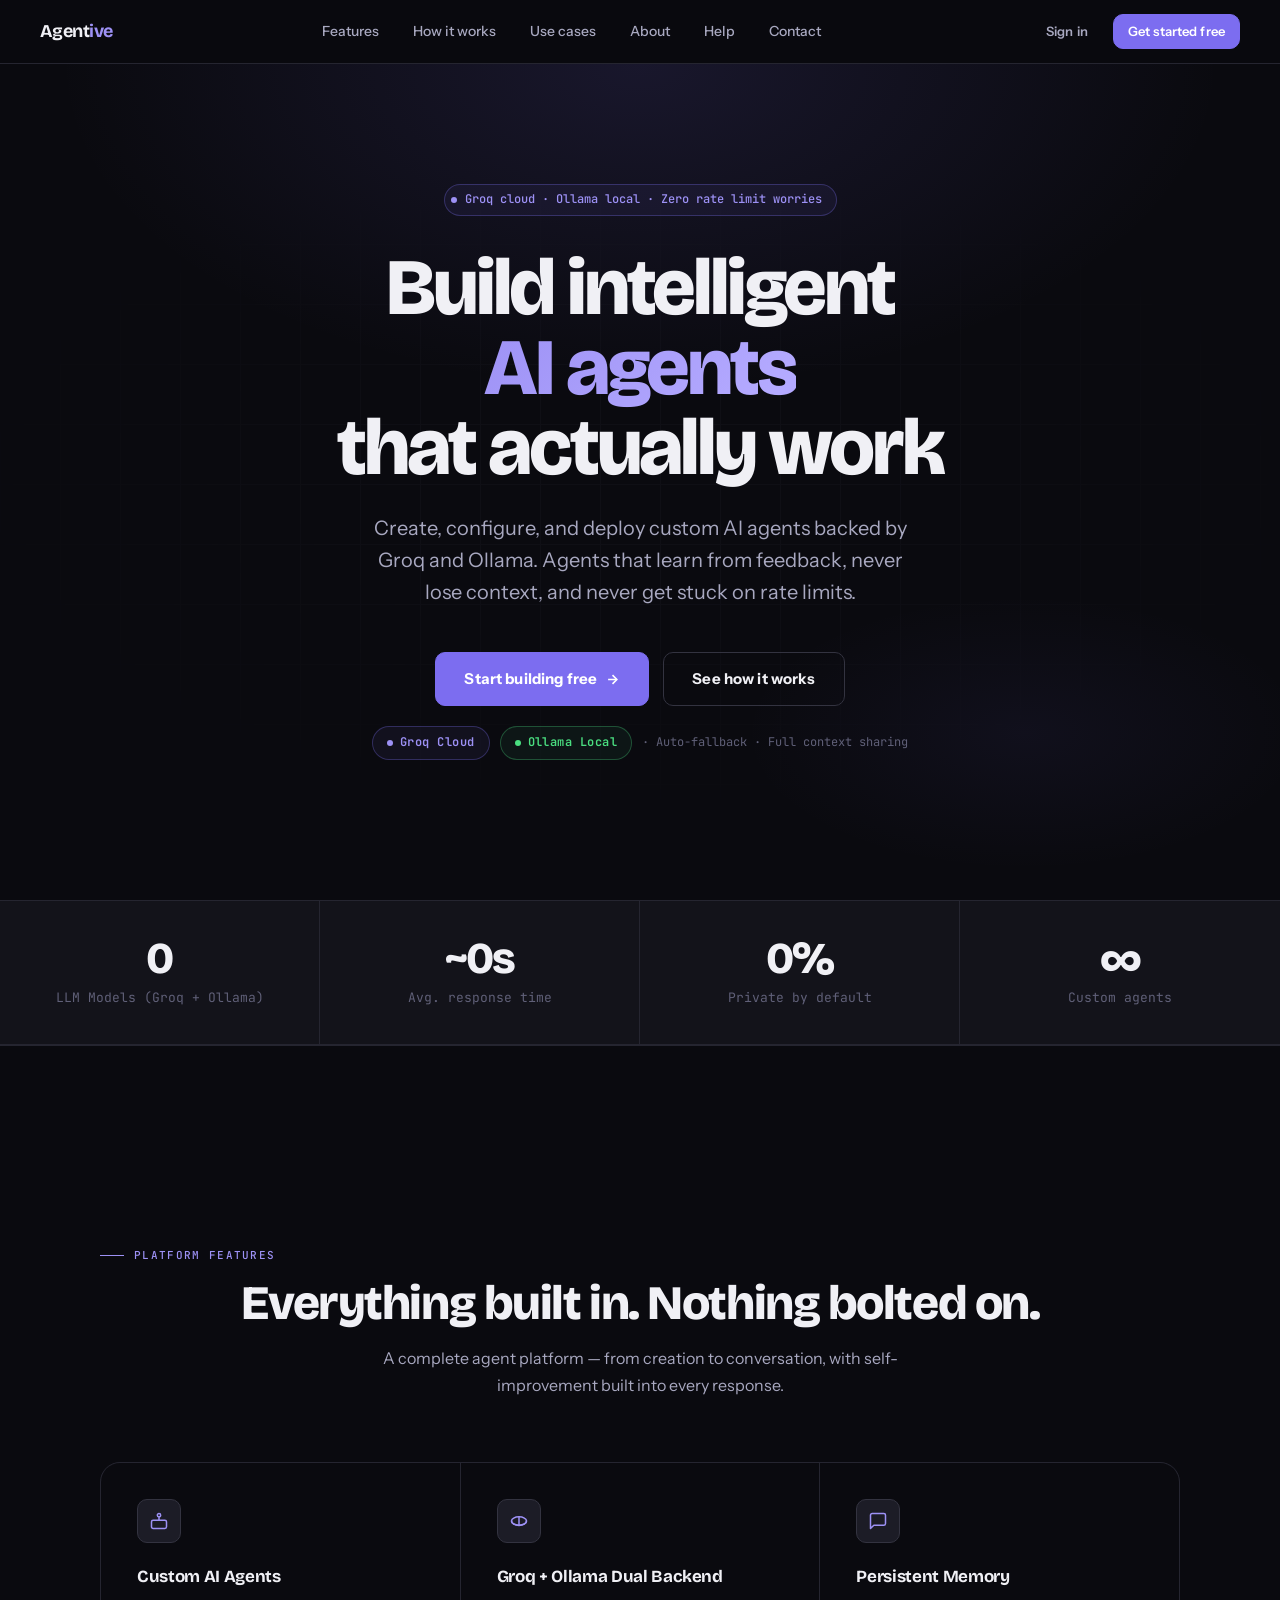
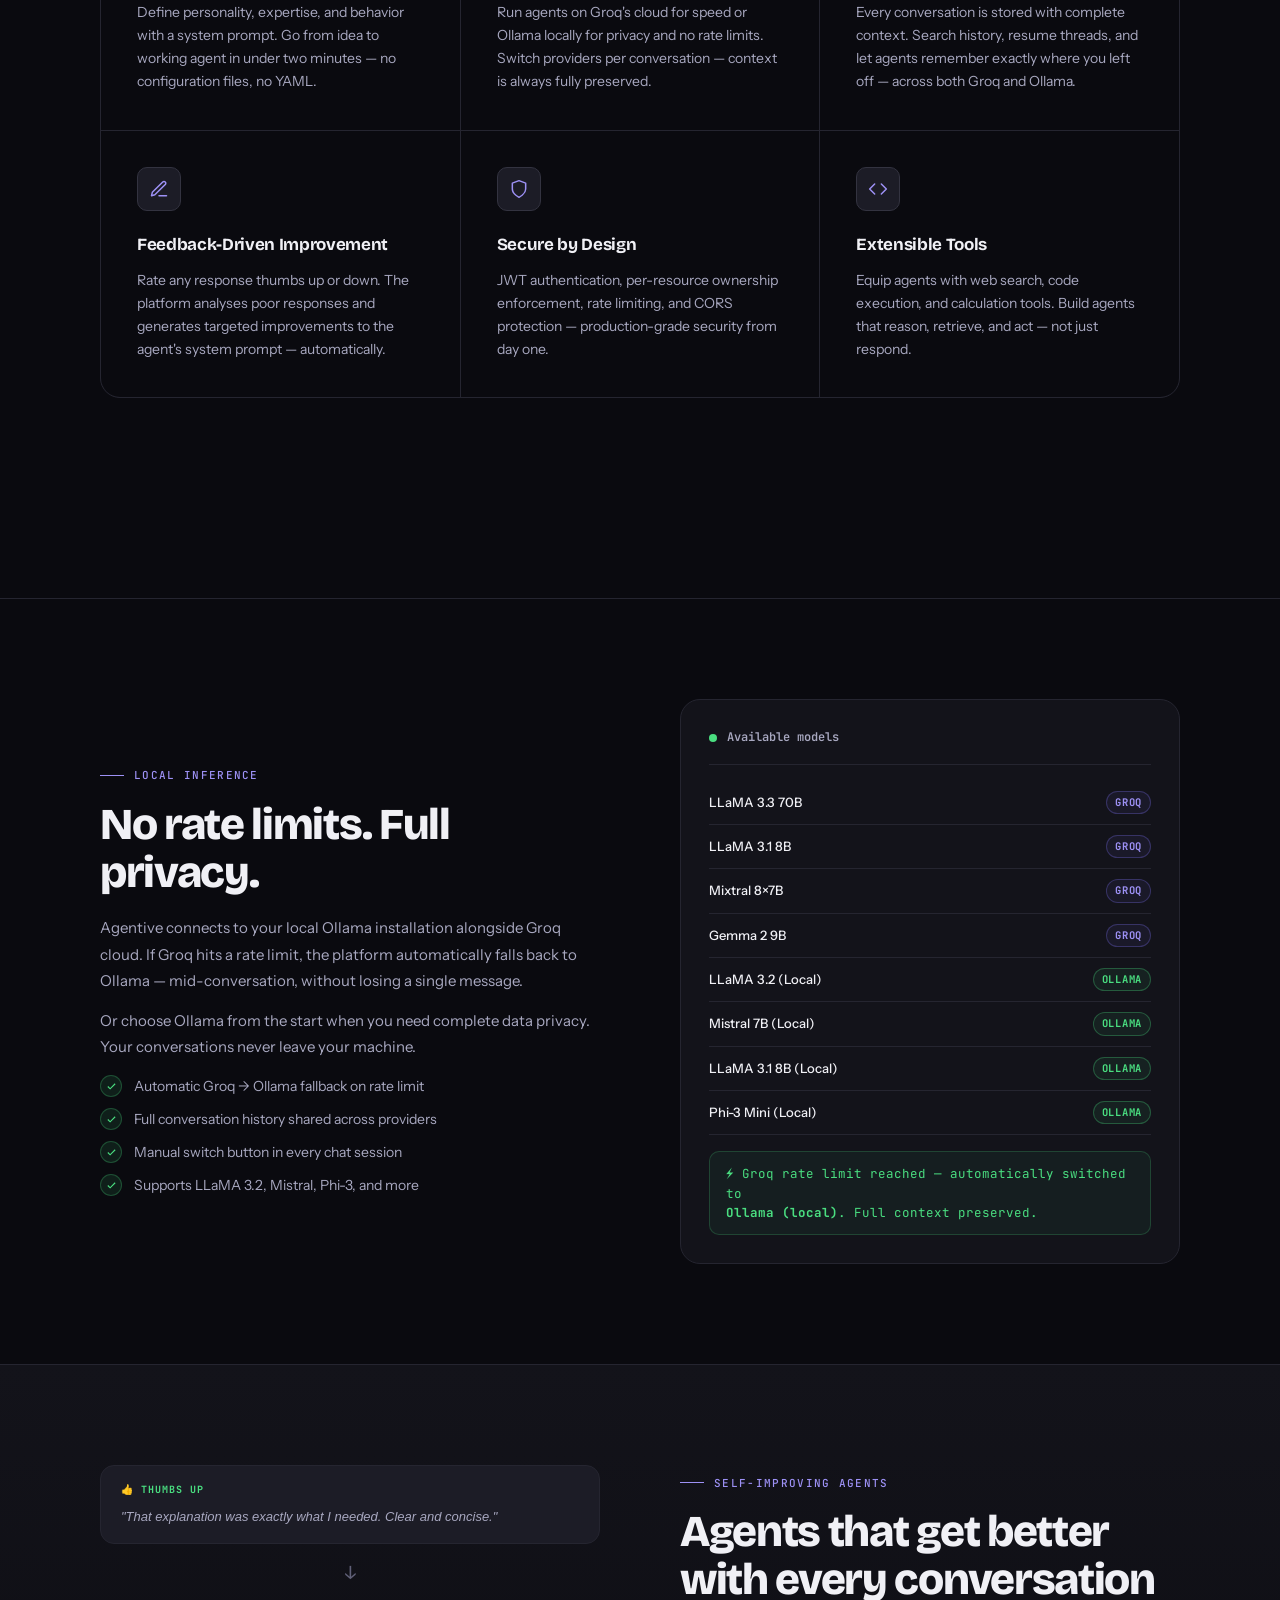
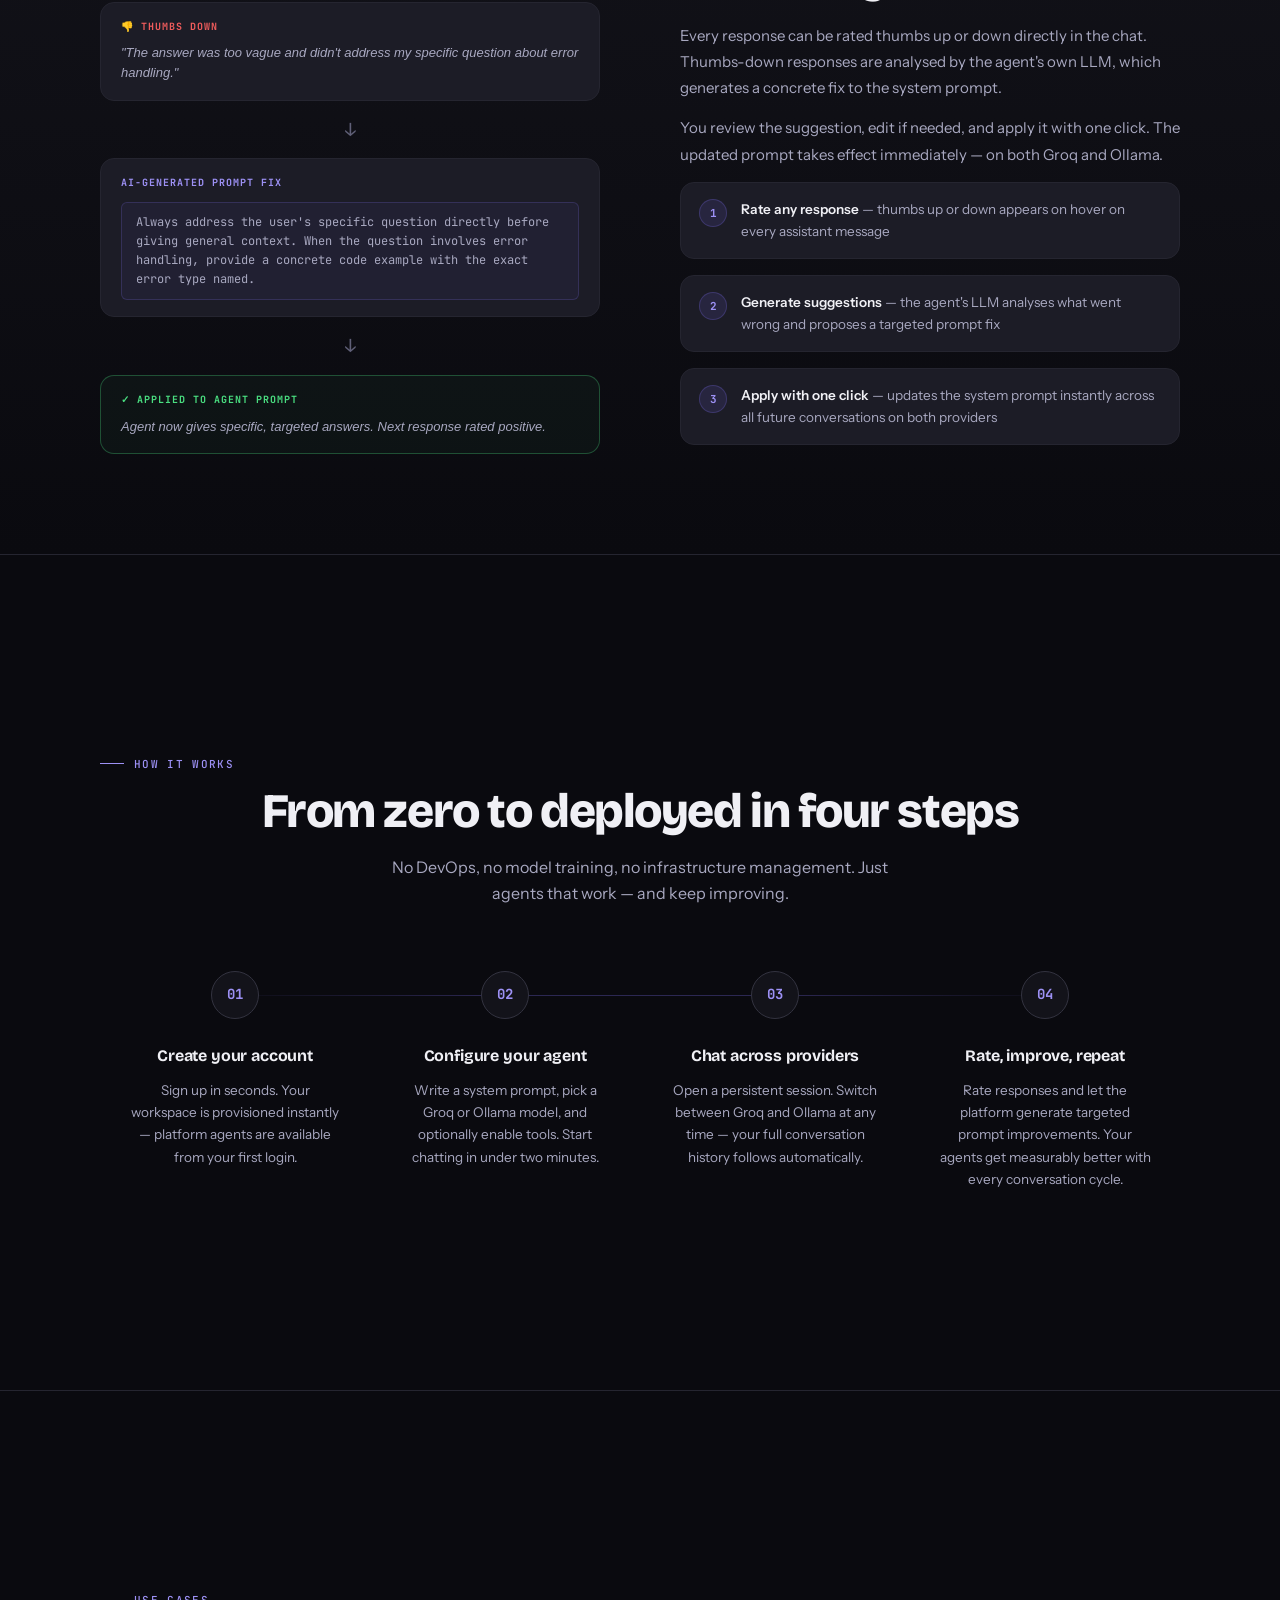
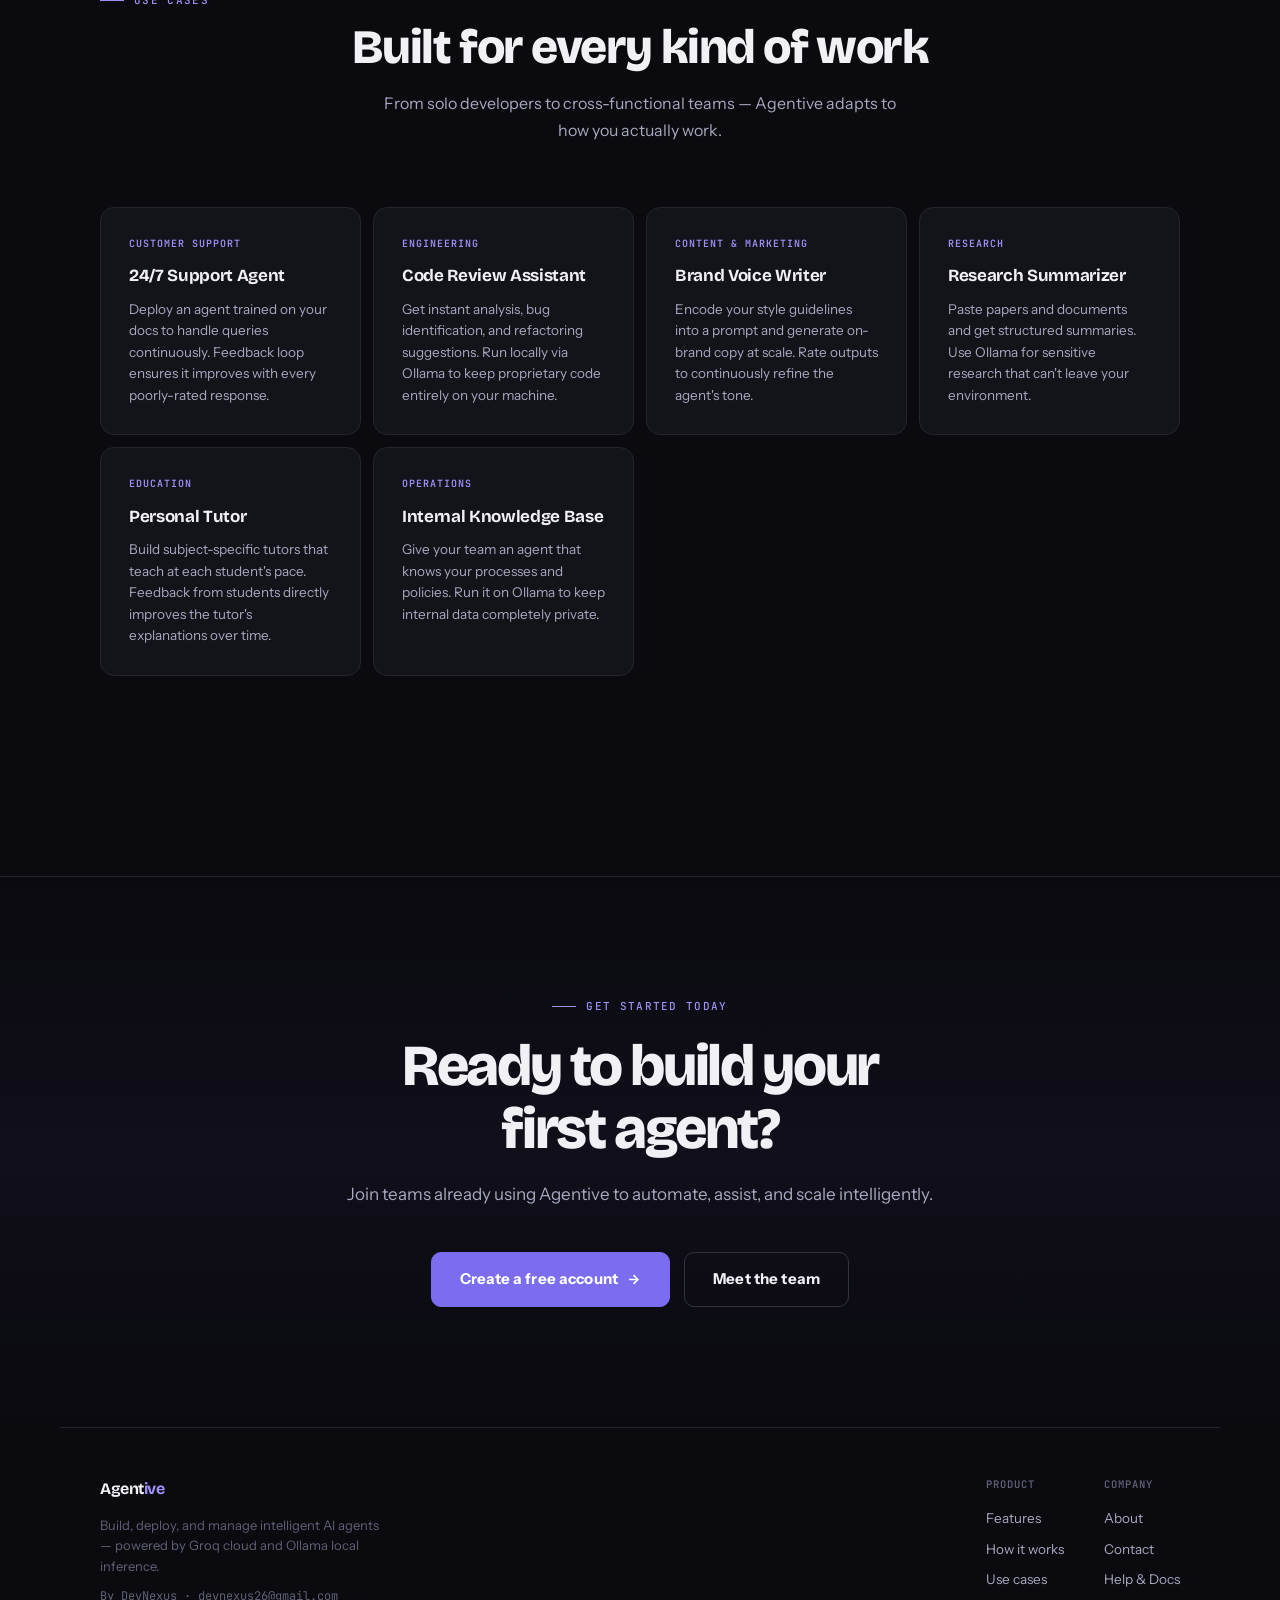
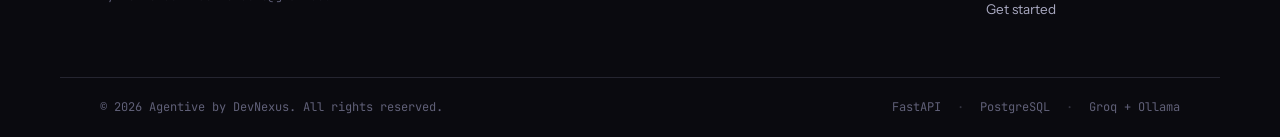
==== commit f730cc59: "Updated env.py" ====
--- a/frontend/index.html
+++ b/frontend/index.html
@@ -14,7 +14,7 @@
       z-index: 9999; transition: width 0.1s linear; border-radius: 0 2px 2px 0;
     }
 
-    /* ── Stat strip ───────────────────────────────────────────────── */
+    /* ── Stat strip ── */
     .stat-strip {
       display: grid; grid-template-columns: repeat(4,1fr);
       border-top: 1px solid var(--line); border-bottom: 1px solid var(--line);
@@ -31,6 +31,153 @@
       letter-spacing: -0.04em; color: var(--text); line-height: 1; margin-bottom: 6px;
     }
     .stat-label { font-size: 13px; color: var(--text-3); font-family: var(--font-mono); }
+
+    /* ── Provider pill ── */
+    .provider-pills {
+      display: flex; align-items: center; justify-content: center;
+      gap: 10px; flex-wrap: wrap; margin-top: 20px;
+    }
+    .provider-pill {
+      display: inline-flex; align-items: center; gap: 7px;
+      padding: 6px 14px; border-radius: 99px;
+      font-size: 12px; font-family: var(--font-mono); font-weight: 600;
+      letter-spacing: 0.04em; border: 1px solid;
+    }
+    .provider-pill-dot { width: 6px; height: 6px; border-radius: 50%; }
+    .pill-groq {
+      color: var(--violet-2); border-color: rgba(124,109,240,0.3);
+      background: rgba(124,109,240,0.07);
+    }
+    .pill-groq .provider-pill-dot { background: var(--violet-2); }
+    .pill-ollama {
+      color: var(--success); border-color: rgba(74,222,128,0.3);
+      background: rgba(74,222,128,0.06);
+    }
+    .pill-ollama .provider-pill-dot { background: var(--success); }
+
+    /* ── Feedback loop section ── */
+    .feedback-section {
+      border-top: 1px solid var(--line);
+      background: linear-gradient(180deg, var(--ink-2) 0%, var(--ink) 100%);
+    }
+    .feedback-inner {
+      max-width: 1160px; margin: 0 auto; padding: 100px 40px;
+      display: grid; grid-template-columns: 1fr 1fr; gap: 80px; align-items: center;
+    }
+    @media(max-width:768px) {
+      .feedback-inner { grid-template-columns: 1fr; gap: 40px; padding: 64px 20px; }
+    }
+    .feedback-text .section-eyebrow { margin-bottom: 16px; }
+    .feedback-text h2 {
+      font-family: var(--font-display); font-size: clamp(28px,3.5vw,44px);
+      font-weight: 800; letter-spacing: -0.03em; line-height: 1.1; margin-bottom: 18px;
+    }
+    .feedback-text p {
+      font-size: 15px; color: var(--text-2); line-height: 1.75; margin-bottom: 14px;
+    }
+    .feedback-steps { display: flex; flex-direction: column; gap: 16px; margin-top: 10px; }
+    .feedback-step {
+      display: flex; align-items: flex-start; gap: 14px;
+      padding: 16px 18px; background: var(--ink-3);
+      border: 1px solid var(--line); border-radius: var(--r-lg);
+      transition: all var(--t-slow) var(--ease);
+    }
+    .feedback-step:hover { border-color: rgba(124,109,240,0.3); background: var(--ink-2); }
+    .feedback-step-num {
+      width: 28px; height: 28px; border-radius: 50%; flex-shrink: 0;
+      background: rgba(124,109,240,0.12); border: 1px solid rgba(124,109,240,0.25);
+      display: grid; place-items: center;
+      font-family: var(--font-mono); font-size: 11px; font-weight: 700;
+      color: var(--violet-2);
+    }
+    .feedback-step-text { font-size: 13.5px; color: var(--text-2); line-height: 1.6; }
+    .feedback-step-text strong { color: var(--text); font-weight: 600; }
+
+    .feedback-visual {
+      display: flex; flex-direction: column; gap: 12px;
+    }
+    .fv-card {
+      background: var(--ink-3); border: 1px solid var(--line);
+      border-radius: var(--r-lg); padding: 16px 20px;
+      transition: all var(--t-slow) var(--ease);
+    }
+    .fv-card:hover { border-color: rgba(124,109,240,0.3); transform: translateX(4px); }
+    .fv-card-label {
+      font-size: 10px; font-family: var(--font-mono); font-weight: 700;
+      letter-spacing: 0.1em; text-transform: uppercase; margin-bottom: 8px;
+    }
+    .fv-card-label.up   { color: var(--success); }
+    .fv-card-label.down { color: var(--danger); }
+    .fv-card-label.fix  { color: var(--violet-2); }
+    .fv-msg { font-size: 13px; color: var(--text-2); line-height: 1.55; font-style: italic; }
+    .fv-suggestion {
+      margin-top: 10px; padding: 10px 14px;
+      background: rgba(124,109,240,0.06); border: 1px solid rgba(124,109,240,0.2);
+      border-radius: var(--r-sm); font-size: 12px; color: var(--text-2);
+      font-family: var(--font-mono); line-height: 1.6;
+    }
+    .fv-arrow {
+      text-align: center; color: var(--text-3); font-size: 18px;
+      font-family: var(--font-mono); padding: 2px 0;
+    }
+
+    /* ── Ollama section ── */
+    .ollama-section {
+      border-top: 1px solid var(--line);
+    }
+    .ollama-inner {
+      max-width: 1160px; margin: 0 auto; padding: 100px 40px;
+      display: grid; grid-template-columns: 1fr 1fr; gap: 80px; align-items: center;
+    }
+    @media(max-width:768px) {
+      .ollama-inner { grid-template-columns: 1fr; gap: 40px; padding: 64px 20px; }
+    }
+    .ollama-text .section-eyebrow { margin-bottom: 16px; }
+    .ollama-text h2 {
+      font-family: var(--font-display); font-size: clamp(28px,3.5vw,44px);
+      font-weight: 800; letter-spacing: -0.03em; line-height: 1.1; margin-bottom: 18px;
+    }
+    .ollama-text p { font-size: 15px; color: var(--text-2); line-height: 1.75; margin-bottom: 14px; }
+    .ollama-features { display: flex; flex-direction: column; gap: 10px; margin-top: 6px; }
+    .ollama-feat {
+      display: flex; align-items: center; gap: 12px;
+      font-size: 14px; color: var(--text-2);
+    }
+    .ollama-feat-icon {
+      width: 22px; height: 22px; border-radius: 50%; flex-shrink: 0;
+      background: rgba(74,222,128,0.1); border: 1px solid rgba(74,222,128,0.25);
+      display: grid; place-items: center;
+    }
+    .ollama-feat-icon svg { width: 11px; height: 11px; stroke: var(--success); fill: none; stroke-width: 2.5; }
+    .ollama-visual {
+      background: var(--ink-2); border: 1px solid var(--line);
+      border-radius: var(--r-xl); padding: 28px; display: flex; flex-direction: column; gap: 0;
+    }
+    .ov-header {
+      display: flex; align-items: center; gap: 10px; padding-bottom: 16px;
+      border-bottom: 1px solid var(--line); margin-bottom: 16px;
+    }
+    .ov-dot { width: 8px; height: 8px; border-radius: 50%; flex-shrink: 0; }
+    .ov-title { font-size: 12px; font-family: var(--font-mono); color: var(--text-2); font-weight: 600; }
+    .ov-row {
+      display: flex; align-items: center; justify-content: space-between;
+      padding: 10px 0; border-bottom: 1px solid var(--line); font-size: 13px;
+    }
+    .ov-row:last-child { border-bottom: none; }
+    .ov-model { color: var(--text); font-weight: 500; }
+    .ov-provider {
+      font-size: 10.5px; font-family: var(--font-mono); font-weight: 700;
+      letter-spacing: 0.07em; text-transform: uppercase;
+      padding: 2px 8px; border-radius: 99px; border: 1px solid;
+    }
+    .ov-provider.groq   { color: var(--violet-2); border-color: rgba(124,109,240,0.3); background: rgba(124,109,240,0.07); }
+    .ov-provider.ollama { color: var(--success);  border-color: rgba(74,222,128,0.3);  background: rgba(74,222,128,0.07); }
+    .ov-switch {
+      margin-top: 16px; padding: 12px 16px;
+      background: rgba(74,222,128,0.06); border: 1px solid rgba(74,222,128,0.2);
+      border-radius: var(--r); font-size: 12.5px; color: var(--success);
+      font-family: var(--font-mono); line-height: 1.55;
+    }
 
     @media (max-width: 768px) {
       .stat-strip { grid-template-columns: 1fr 1fr; }
@@ -71,14 +218,14 @@
   <div class="hero-content">
     <div class="hero-badge" data-fade>
       <span class="hero-badge-dot"></span>
-      Powered by Groq · Sub-second inference
+      Groq cloud · Ollama local · Zero rate limit worries
     </div>
     <h1 class="hero-title" data-fade data-delay="1">
       Build intelligent<br><em class="grad-text">AI agents</em><br>that actually work
     </h1>
     <p class="hero-sub" data-fade data-delay="2">
-      Create, configure, and deploy custom AI agents backed by the world's fastest LLMs.
-      No code, no infrastructure — just results.
+      Create, configure, and deploy custom AI agents backed by Groq and Ollama.
+      Agents that learn from feedback, never lose context, and never get stuck on rate limits.
     </p>
     <div class="hero-actions" data-fade data-delay="3">
       <a href="login.html#register" class="btn btn-primary btn-lg">
@@ -91,17 +238,28 @@
       </a>
       <a href="#how" class="btn btn-outline btn-lg">See how it works</a>
     </div>
+    <div class="provider-pills" data-fade data-delay="4">
+      <div class="provider-pill pill-groq">
+        <span class="provider-pill-dot"></span> Groq Cloud
+      </div>
+      <div class="provider-pill pill-ollama">
+        <span class="provider-pill-dot"></span> Ollama Local
+      </div>
+      <span style="font-size:12px;color:var(--text-3);font-family:var(--font-mono)">
+        · Auto-fallback · Full context sharing
+      </span>
+    </div>
   </div>
 </section>
 
 <!-- ── STATS ── -->
 <div class="stat-strip">
   <div class="stat-item" data-fade>
-    <div class="stat-num"><span data-count="4">0</span></div>
-    <div class="stat-label">LLM Models</div>
+    <div class="stat-num"><span data-count="8">0</span></div>
+    <div class="stat-label">LLM Models (Groq + Ollama)</div>
   </div>
   <div class="stat-item" data-fade data-delay="1">
-    <div class="stat-num">&lt;<span data-count="1">0</span>s</div>
+    <div class="stat-num">~<span data-count="15">0</span>s</div>
     <div class="stat-label">Avg. response time</div>
   </div>
   <div class="stat-item" data-fade data-delay="2">
@@ -120,7 +278,7 @@
     <div class="section-header" data-fade>
       <div class="section-eyebrow">Platform features</div>
       <h2 class="section-title">Everything built in. Nothing bolted on.</h2>
-      <p class="section-sub">A complete agent platform — from creation to conversation, built for real-world use.</p>
+      <p class="section-sub">A complete agent platform — from creation to conversation, with self-improvement built into every response.</p>
     </div>
     <div class="features-grid stagger-children">
       <div class="feature-card tilt-card">
@@ -133,25 +291,30 @@
       </div>
       <div class="feature-card tilt-card">
         <div class="feature-icon">
-          <svg viewBox="0 0 24 24"><polygon points="13 2 3 14 12 14 11 22 21 10 12 10 13 2"/></svg>
-        </div>
-        <div class="feature-title">Sub-second Inference</div>
-        <p class="feature-desc">Powered by Groq's dedicated LPU inference hardware. LLaMA 3.3 70B, Mixtral 8×7B, and Gemma 2 — all delivering responses faster than you can read.</p>
+          <svg viewBox="0 0 24 24">
+            <ellipse cx="12" cy="12" rx="9" ry="5"/>
+            <path d="M3 12c0 3 4 5.5 9 5.5s9-2.5 9-5.5"/>
+            <line x1="12" y1="7" x2="12" y2="17"/>
+          </svg>
+        </div>
+        <div class="feature-title">Groq + Ollama Dual Backend</div>
+        <p class="feature-desc">Run agents on Groq's cloud for speed or Ollama locally for privacy and no rate limits. Switch providers per conversation — context is always fully preserved.</p>
       </div>
       <div class="feature-card tilt-card">
         <div class="feature-icon">
           <svg viewBox="0 0 24 24"><path d="M21 15a2 2 0 0 1-2 2H7l-4 4V5a2 2 0 0 1 2-2h14a2 2 0 0 1 2 2z"/></svg>
         </div>
         <div class="feature-title">Persistent Memory</div>
-        <p class="feature-desc">Every conversation is stored with complete context. Search history, resume threads, and let agents remember exactly where you left off.</p>
+        <p class="feature-desc">Every conversation is stored with complete context. Search history, resume threads, and let agents remember exactly where you left off — across both Groq and Ollama.</p>
       </div>
       <div class="feature-card tilt-card">
         <div class="feature-icon">
-          <svg viewBox="0 0 24 24"><rect x="3" y="3" width="18" height="18" rx="2"/>
-            <path d="M3 9h18M9 21V9"/></svg>
-        </div>
-        <div class="feature-title">Multi-model Selection</div>
-        <p class="feature-desc">Match the model to the task. Use the 70B for complex reasoning, the 8B instant for rapid iteration. Switch per agent, not per conversation.</p>
+          <svg viewBox="0 0 24 24">
+            <path d="M12 20h9"/><path d="M16.5 3.5a2.121 2.121 0 0 1 3 3L7 19l-4 1 1-4L16.5 3.5z"/>
+          </svg>
+        </div>
+        <div class="feature-title">Feedback-Driven Improvement</div>
+        <p class="feature-desc">Rate any response thumbs up or down. The platform analyses poor responses and generates targeted improvements to the agent's system prompt — automatically.</p>
       </div>
       <div class="feature-card tilt-card">
         <div class="feature-icon">
@@ -167,6 +330,135 @@
         </div>
         <div class="feature-title">Extensible Tools</div>
         <p class="feature-desc">Equip agents with web search, code execution, and calculation tools. Build agents that reason, retrieve, and act — not just respond.</p>
+      </div>
+    </div>
+  </div>
+</div>
+
+<!-- ── OLLAMA SECTION ── -->
+<div class="ollama-section">
+  <div class="ollama-inner">
+    <div class="ollama-text" data-fade>
+      <div class="section-eyebrow">Local inference</div>
+      <h2>No rate limits. <span class="grad-text">Full privacy.</span></h2>
+      <p>
+        Agentive connects to your local Ollama installation alongside Groq cloud. If Groq hits a rate limit, the platform automatically falls back to Ollama — mid-conversation, without losing a single message.
+      </p>
+      <p>
+        Or choose Ollama from the start when you need complete data privacy. Your conversations never leave your machine.
+      </p>
+      <div class="ollama-features">
+        <div class="ollama-feat">
+          <div class="ollama-feat-icon"><svg viewBox="0 0 24 24"><polyline points="20 6 9 17 4 12"/></svg></div>
+          Automatic Groq → Ollama fallback on rate limit
+        </div>
+        <div class="ollama-feat">
+          <div class="ollama-feat-icon"><svg viewBox="0 0 24 24"><polyline points="20 6 9 17 4 12"/></svg></div>
+          Full conversation history shared across providers
+        </div>
+        <div class="ollama-feat">
+          <div class="ollama-feat-icon"><svg viewBox="0 0 24 24"><polyline points="20 6 9 17 4 12"/></svg></div>
+          Manual switch button in every chat session
+        </div>
+        <div class="ollama-feat">
+          <div class="ollama-feat-icon"><svg viewBox="0 0 24 24"><polyline points="20 6 9 17 4 12"/></svg></div>
+          Supports LLaMA 3.2, Mistral, Phi-3, and more
+        </div>
+      </div>
+    </div>
+    <div class="ollama-visual" data-fade data-delay="2">
+      <div class="ov-header">
+        <div class="ov-dot" style="background:var(--success)"></div>
+        <div class="ov-title">Available models</div>
+      </div>
+      <div class="ov-row">
+        <span class="ov-model">LLaMA 3.3 70B</span>
+        <span class="ov-provider groq">Groq</span>
+      </div>
+      <div class="ov-row">
+        <span class="ov-model">LLaMA 3.1 8B</span>
+        <span class="ov-provider groq">Groq</span>
+      </div>
+      <div class="ov-row">
+        <span class="ov-model">Mixtral 8×7B</span>
+        <span class="ov-provider groq">Groq</span>
+      </div>
+      <div class="ov-row">
+        <span class="ov-model">Gemma 2 9B</span>
+        <span class="ov-provider groq">Groq</span>
+      </div>
+      <div class="ov-row">
+        <span class="ov-model">LLaMA 3.2 (Local)</span>
+        <span class="ov-provider ollama">Ollama</span>
+      </div>
+      <div class="ov-row">
+        <span class="ov-model">Mistral 7B (Local)</span>
+        <span class="ov-provider ollama">Ollama</span>
+      </div>
+      <div class="ov-row">
+        <span class="ov-model">LLaMA 3.1 8B (Local)</span>
+        <span class="ov-provider ollama">Ollama</span>
+      </div>
+      <div class="ov-row">
+        <span class="ov-model">Phi-3 Mini (Local)</span>
+        <span class="ov-provider ollama">Ollama</span>
+      </div>
+      <div class="ov-switch">
+        ⚡ Groq rate limit reached — automatically switched to<br>
+        <strong>Ollama (local)</strong>. Full context preserved.
+      </div>
+    </div>
+  </div>
+</div>
+
+<!-- ── FEEDBACK LOOP SECTION ── -->
+<div class="feedback-section">
+  <div class="feedback-inner">
+    <div class="feedback-visual" data-fade>
+      <div class="fv-card">
+        <div class="fv-card-label up">👍 Thumbs up</div>
+        <div class="fv-msg">"That explanation was exactly what I needed. Clear and concise."</div>
+      </div>
+      <div class="fv-arrow">↓</div>
+      <div class="fv-card">
+        <div class="fv-card-label down">👎 Thumbs down</div>
+        <div class="fv-msg">"The answer was too vague and didn't address my specific question about error handling."</div>
+      </div>
+      <div class="fv-arrow">↓</div>
+      <div class="fv-card">
+        <div class="fv-card-label fix">AI-generated prompt fix</div>
+        <div class="fv-suggestion">
+          Always address the user's specific question directly before giving general context. When the question involves error handling, provide a concrete code example with the exact error type named.
+        </div>
+      </div>
+      <div class="fv-arrow">↓</div>
+      <div class="fv-card" style="border-color:rgba(74,222,128,0.3);background:rgba(74,222,128,0.04)">
+        <div class="fv-card-label up" style="color:var(--success)">✓ Applied to agent prompt</div>
+        <div class="fv-msg" style="color:var(--text-2)">Agent now gives specific, targeted answers. Next response rated positive.</div>
+      </div>
+    </div>
+    <div class="feedback-text" data-fade data-delay="2">
+      <div class="section-eyebrow">Self-improving agents</div>
+      <h2>Agents that get <span class="grad-text">better</span> with every conversation</h2>
+      <p>
+        Every response can be rated thumbs up or down directly in the chat. Thumbs-down responses are analysed by the agent's own LLM, which generates a concrete fix to the system prompt.
+      </p>
+      <p>
+        You review the suggestion, edit if needed, and apply it with one click. The updated prompt takes effect immediately — on both Groq and Ollama.
+      </p>
+      <div class="feedback-steps">
+        <div class="feedback-step">
+          <div class="feedback-step-num">1</div>
+          <div class="feedback-step-text"><strong>Rate any response</strong> — thumbs up or down appears on hover on every assistant message</div>
+        </div>
+        <div class="feedback-step">
+          <div class="feedback-step-num">2</div>
+          <div class="feedback-step-text"><strong>Generate suggestions</strong> — the agent's LLM analyses what went wrong and proposes a targeted prompt fix</div>
+        </div>
+        <div class="feedback-step">
+          <div class="feedback-step-num">3</div>
+          <div class="feedback-step-text"><strong>Apply with one click</strong> — updates the system prompt instantly across all future conversations on both providers</div>
+        </div>
       </div>
     </div>
   </div>
@@ -178,7 +470,7 @@
     <div class="section-header" data-fade>
       <div class="section-eyebrow">How it works</div>
       <h2 class="section-title">From zero to deployed in four steps</h2>
-      <p class="section-sub">No DevOps, no model training, no infrastructure management. Just agents that work.</p>
+      <p class="section-sub">No DevOps, no model training, no infrastructure management. Just agents that work — and keep improving.</p>
     </div>
     <div class="how-grid stagger-children">
       <div class="how-step">
@@ -189,17 +481,17 @@
       <div class="how-step">
         <div class="how-num">02</div>
         <h3 class="how-title">Configure your agent</h3>
-        <p class="how-desc">Write a system prompt that defines your agent's role, tone, and expertise. Pick a model and enable any tools you need.</p>
+        <p class="how-desc">Write a system prompt, pick a Groq or Ollama model, and optionally enable tools. Start chatting in under two minutes.</p>
       </div>
       <div class="how-step">
         <div class="how-num">03</div>
-        <h3 class="how-title">Start a conversation</h3>
-        <p class="how-desc">Open a persistent chat session. Context accumulates across turns — the agent remembers everything in the thread.</p>
+        <h3 class="how-title">Chat across providers</h3>
+        <p class="how-desc">Open a persistent session. Switch between Groq and Ollama at any time — your full conversation history follows automatically.</p>
       </div>
       <div class="how-step">
         <div class="how-num">04</div>
-        <h3 class="how-title">Iterate and scale</h3>
-        <p class="how-desc">Refine prompts based on results. Build a fleet of specialised agents for every team, workflow, and use case.</p>
+        <h3 class="how-title">Rate, improve, repeat</h3>
+        <p class="how-desc">Rate responses and let the platform generate targeted prompt improvements. Your agents get measurably better with every conversation cycle.</p>
       </div>
     </div>
   </div>
@@ -217,32 +509,32 @@
       <div class="use-card tilt-card">
         <div class="use-card-label">Customer Support</div>
         <div class="use-card-title">24/7 Support Agent</div>
-        <p class="use-card-desc">Deploy an agent trained on your docs to handle queries continuously, with consistent tone and accurate answers — without human escalation.</p>
+        <p class="use-card-desc">Deploy an agent trained on your docs to handle queries continuously. Feedback loop ensures it improves with every poorly-rated response.</p>
       </div>
       <div class="use-card tilt-card">
         <div class="use-card-label">Engineering</div>
         <div class="use-card-title">Code Review Assistant</div>
-        <p class="use-card-desc">Get instant analysis, bug identification, refactoring suggestions, and explanations across any language or framework, on demand.</p>
+        <p class="use-card-desc">Get instant analysis, bug identification, and refactoring suggestions. Run locally via Ollama to keep proprietary code entirely on your machine.</p>
       </div>
       <div class="use-card tilt-card">
         <div class="use-card-label">Content &amp; Marketing</div>
         <div class="use-card-title">Brand Voice Writer</div>
-        <p class="use-card-desc">Encode your style guidelines into a prompt and generate on-brand copy for emails, ads, social posts, and product descriptions at scale.</p>
+        <p class="use-card-desc">Encode your style guidelines into a prompt and generate on-brand copy at scale. Rate outputs to continuously refine the agent's tone.</p>
       </div>
       <div class="use-card tilt-card">
         <div class="use-card-label">Research</div>
         <div class="use-card-title">Research Summarizer</div>
-        <p class="use-card-desc">Paste papers, reports, and documents and get structured summaries with key findings, methodology critiques, and follow-up questions extracted.</p>
+        <p class="use-card-desc">Paste papers and documents and get structured summaries. Use Ollama for sensitive research that can't leave your environment.</p>
       </div>
       <div class="use-card tilt-card">
         <div class="use-card-label">Education</div>
         <div class="use-card-title">Personal Tutor</div>
-        <p class="use-card-desc">Build subject-specific tutors that teach at each student's pace, answer detailed questions, and generate custom practice exercises instantly.</p>
+        <p class="use-card-desc">Build subject-specific tutors that teach at each student's pace. Feedback from students directly improves the tutor's explanations over time.</p>
       </div>
       <div class="use-card tilt-card">
         <div class="use-card-label">Operations</div>
         <div class="use-card-title">Internal Knowledge Base</div>
-        <p class="use-card-desc">Give your team an agent that knows your processes, onboarding docs, and policies — replacing long Notion hunts with a single question.</p>
+        <p class="use-card-desc">Give your team an agent that knows your processes and policies. Run it on Ollama to keep internal data completely private.</p>
       </div>
     </div>
   </div>
@@ -273,7 +565,7 @@
   <div class="footer">
     <div class="footer-brand">
       <span class="navbar-logo" style="display:block;margin-bottom:12px">Agent<span>ive</span></span>
-      <p>Build, deploy, and manage intelligent AI agents — powered by the world's fastest inference infrastructure.</p>
+      <p>Build, deploy, and manage intelligent AI agents — powered by Groq cloud and Ollama local inference.</p>
       <p style="margin-top:10px;font-size:12px;color:var(--text-3);font-family:var(--font-mono)">
         By DevNexus · devnexus26@gmail.com
       </p>
@@ -301,7 +593,7 @@
       <span style="color:var(--line-hi)">·</span>
       <span>PostgreSQL</span>
       <span style="color:var(--line-hi)">·</span>
-      <span>Groq</span>
+      <span>Groq + Ollama</span>
     </span>
   </div>
 </footer>
